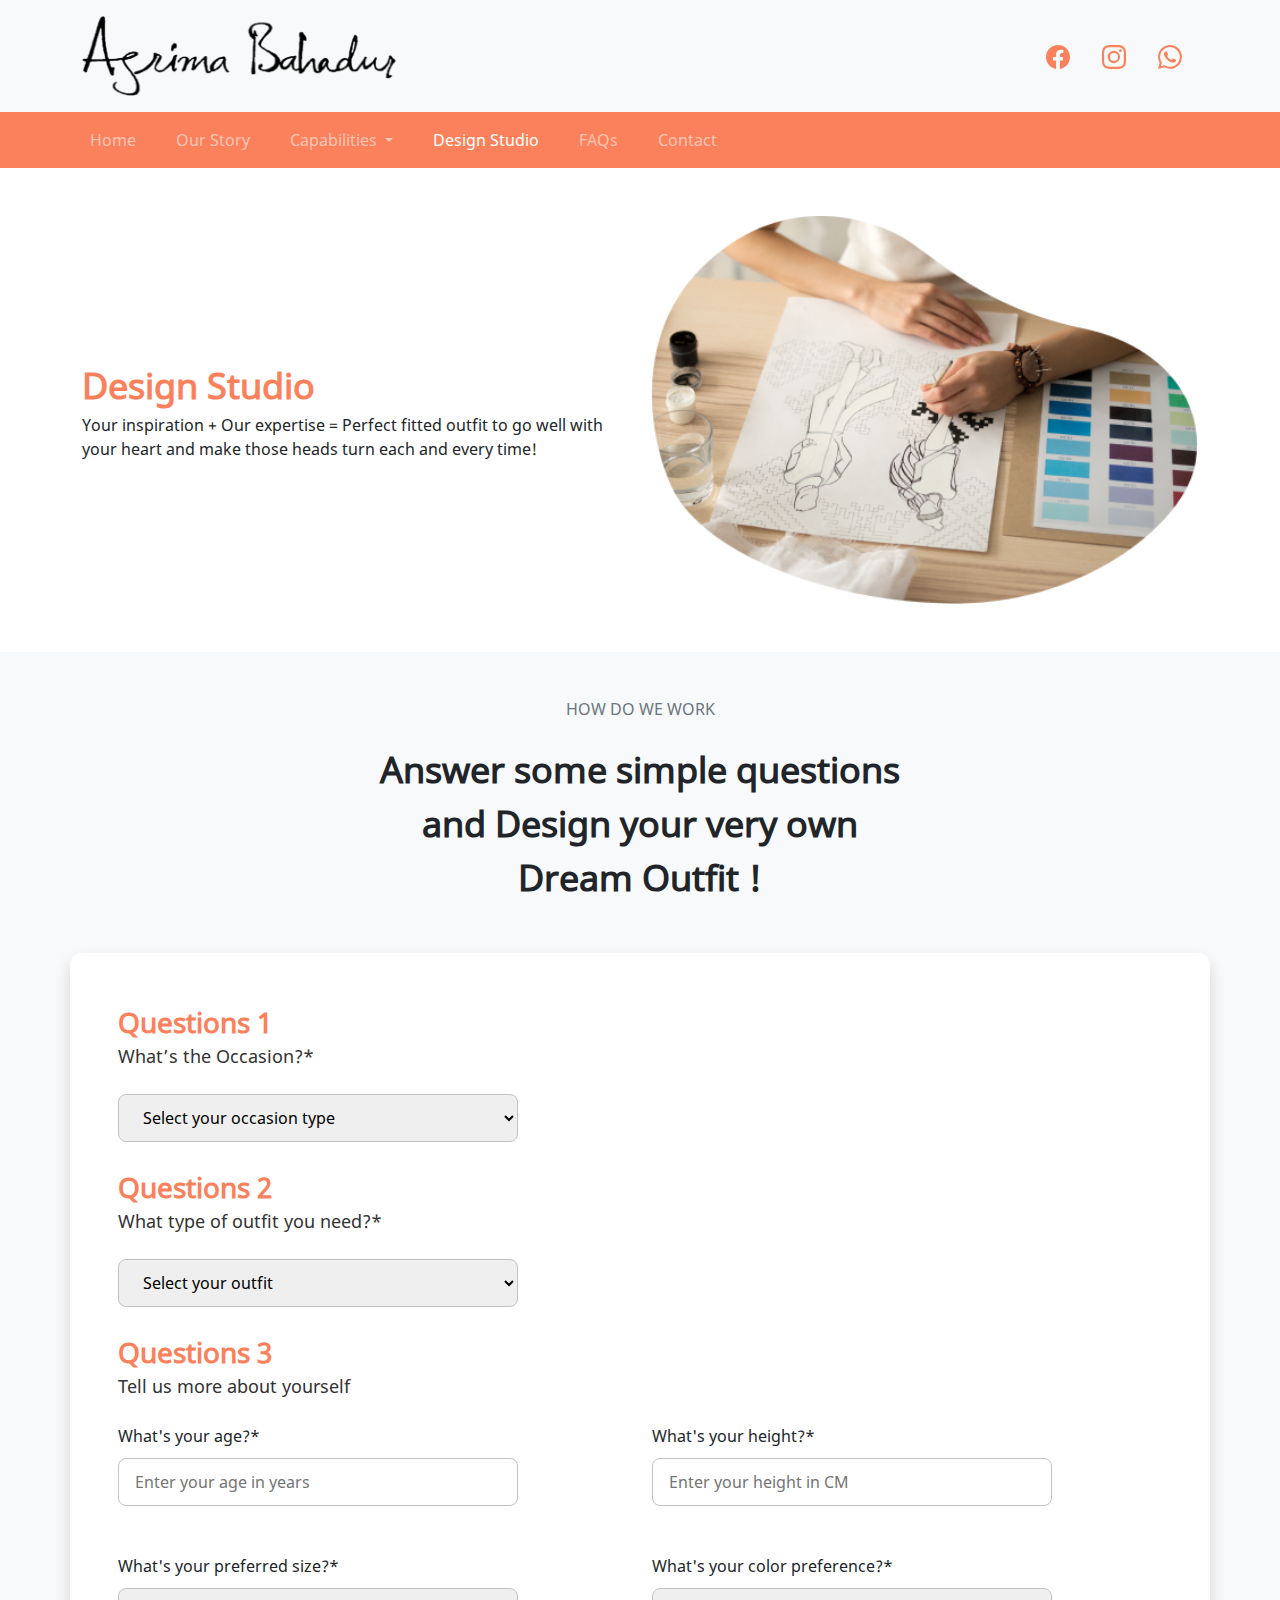
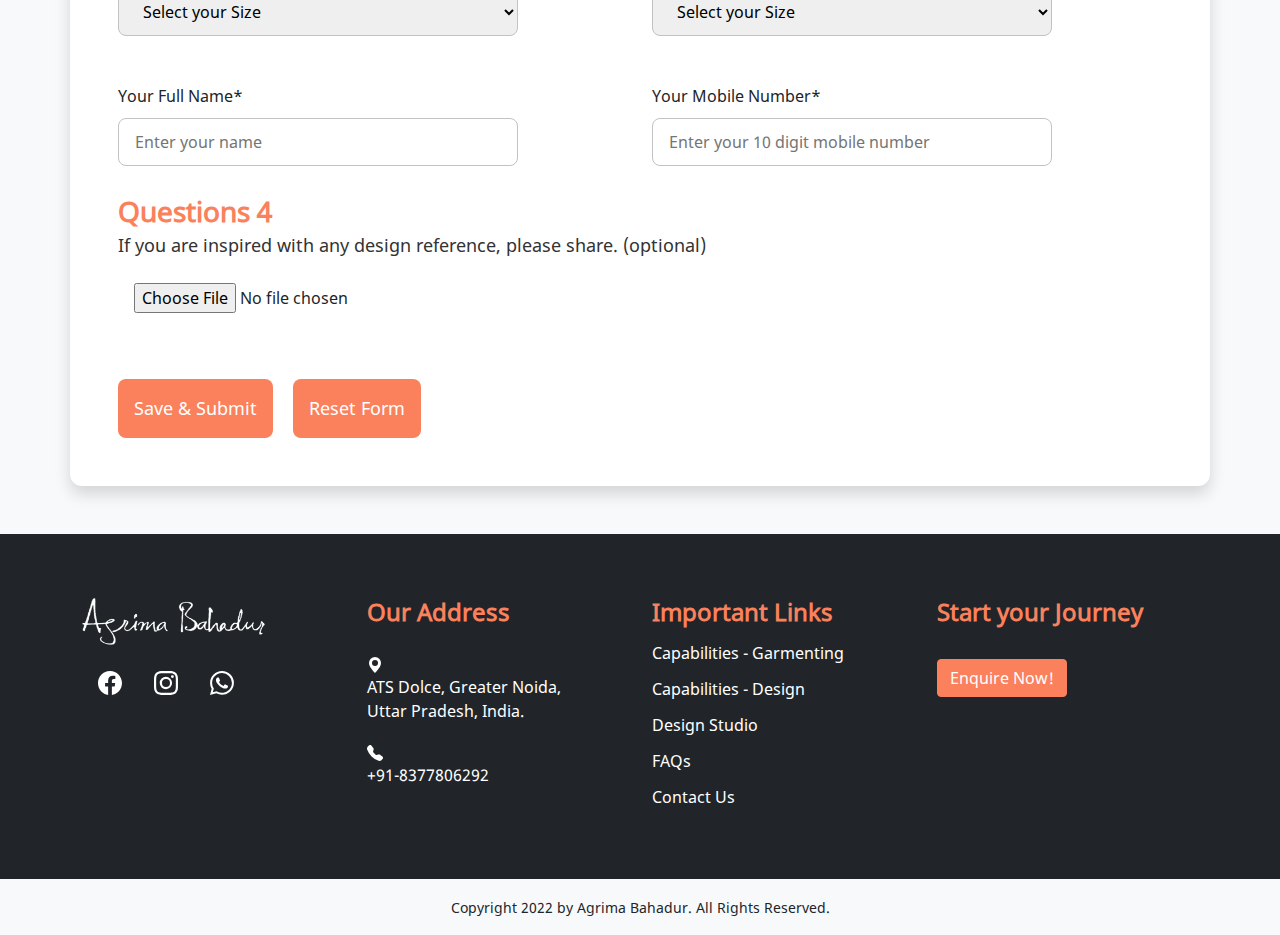
==== design-studio.html @ b6692d6b "Add files via upload" ====
<!DOCTYPE html>

<head>
    <title>Agrima Bahadur: Design Studio</title>
    <link href="css/bootstrap.min.css" rel="stylesheet">
    <link href="css/style.css" rel="stylesheet">
    <link rel="stylesheet" href="https://cdn.jsdelivr.net/npm/bootstrap-icons@1.8.0/font/bootstrap-icons.css">
    <link rel="stylesheet" href="https://cdnjs.cloudflare.com/ajax/libs/font-awesome/4.7.0/css/font-awesome.min.css">
    <link rel="icon" type="image/x-icon" href="images/favicon.png">
    <script src="js/bootstrap.bundle.min.js"></script>
</head>

<body>

    <div class="container-fluid p-3 bg-light text-white text-center">
        <div class="container-md">
            <header>
                <div class="d-flex flex-wrap align-items-center justify-content-center justify-content-lg-start">
                    <a href="index.html"
                        class="d-flex align-items-center my-2 my-lg-0 me-lg-auto text-white text-decoration-none">
                        <img src="images/logo.png" height="80" style="outline: none;" />
                    </a>
                    <ul class="nav col-12 col-lg-auto my-2 justify-content-center my-md-0 text-small">
                        <li>
                            <a href="#" class="nav-link social-media-header">
                                <svg xmlns="http://www.w3.org/2000/svg" width="24" height="24" fill="currentColor"
                                    class="bi bi-facebook" viewBox="0 0 16 16">
                                    <path
                                        d="M16 8.049c0-4.446-3.582-8.05-8-8.05C3.58 0-.002 3.603-.002 8.05c0 4.017 2.926 7.347 6.75 7.951v-5.625h-2.03V8.05H6.75V6.275c0-2.017 1.195-3.131 3.022-3.131.876 0 1.791.157 1.791.157v1.98h-1.009c-.993 0-1.303.621-1.303 1.258v1.51h2.218l-.354 2.326H9.25V16c3.824-.604 6.75-3.934 6.75-7.951z" />
                                </svg>
                            </a>
                        </li>
                        <li>
                            <a href="#" class="nav-link social-media-header">
                                <svg xmlns="http://www.w3.org/2000/svg" width="24" height="24" fill="currentColor"
                                    class="bi bi-instagram" viewBox="0 0 16 16">
                                    <path
                                        d="M8 0C5.829 0 5.556.01 4.703.048 3.85.088 3.269.222 2.76.42a3.917 3.917 0 0 0-1.417.923A3.927 3.927 0 0 0 .42 2.76C.222 3.268.087 3.85.048 4.7.01 5.555 0 5.827 0 8.001c0 2.172.01 2.444.048 3.297.04.852.174 1.433.372 1.942.205.526.478.972.923 1.417.444.445.89.719 1.416.923.51.198 1.09.333 1.942.372C5.555 15.99 5.827 16 8 16s2.444-.01 3.298-.048c.851-.04 1.434-.174 1.943-.372a3.916 3.916 0 0 0 1.416-.923c.445-.445.718-.891.923-1.417.197-.509.332-1.09.372-1.942C15.99 10.445 16 10.173 16 8s-.01-2.445-.048-3.299c-.04-.851-.175-1.433-.372-1.941a3.926 3.926 0 0 0-.923-1.417A3.911 3.911 0 0 0 13.24.42c-.51-.198-1.092-.333-1.943-.372C10.443.01 10.172 0 7.998 0h.003zm-.717 1.442h.718c2.136 0 2.389.007 3.232.046.78.035 1.204.166 1.486.275.373.145.64.319.92.599.28.28.453.546.598.92.11.281.24.705.275 1.485.039.843.047 1.096.047 3.231s-.008 2.389-.047 3.232c-.035.78-.166 1.203-.275 1.485a2.47 2.47 0 0 1-.599.919c-.28.28-.546.453-.92.598-.28.11-.704.24-1.485.276-.843.038-1.096.047-3.232.047s-2.39-.009-3.233-.047c-.78-.036-1.203-.166-1.485-.276a2.478 2.478 0 0 1-.92-.598 2.48 2.48 0 0 1-.6-.92c-.109-.281-.24-.705-.275-1.485-.038-.843-.046-1.096-.046-3.233 0-2.136.008-2.388.046-3.231.036-.78.166-1.204.276-1.486.145-.373.319-.64.599-.92.28-.28.546-.453.92-.598.282-.11.705-.24 1.485-.276.738-.034 1.024-.044 2.515-.045v.002zm4.988 1.328a.96.96 0 1 0 0 1.92.96.96 0 0 0 0-1.92zm-4.27 1.122a4.109 4.109 0 1 0 0 8.217 4.109 4.109 0 0 0 0-8.217zm0 1.441a2.667 2.667 0 1 1 0 5.334 2.667 2.667 0 0 1 0-5.334z" />
                                </svg>
                            </a>
                        </li>
                        <li>
                            <a href="#" class="nav-link social-media-header">
                                <svg xmlns="http://www.w3.org/2000/svg" width="24" height="24" fill="currentColor"
                                    class="bi bi-whatsapp" viewBox="0 0 16 16">
                                    <path
                                        d="M13.601 2.326A7.854 7.854 0 0 0 7.994 0C3.627 0 .068 3.558.064 7.926c0 1.399.366 2.76 1.057 3.965L0 16l4.204-1.102a7.933 7.933 0 0 0 3.79.965h.004c4.368 0 7.926-3.558 7.93-7.93A7.898 7.898 0 0 0 13.6 2.326zM7.994 14.521a6.573 6.573 0 0 1-3.356-.92l-.24-.144-2.494.654.666-2.433-.156-.251a6.56 6.56 0 0 1-1.007-3.505c0-3.626 2.957-6.584 6.591-6.584a6.56 6.56 0 0 1 4.66 1.931 6.557 6.557 0 0 1 1.928 4.66c-.004 3.639-2.961 6.592-6.592 6.592zm3.615-4.934c-.197-.099-1.17-.578-1.353-.646-.182-.065-.315-.099-.445.099-.133.197-.513.646-.627.775-.114.133-.232.148-.43.05-.197-.1-.836-.308-1.592-.985-.59-.525-.985-1.175-1.103-1.372-.114-.198-.011-.304.088-.403.087-.088.197-.232.296-.346.1-.114.133-.198.198-.33.065-.134.034-.248-.015-.347-.05-.099-.445-1.076-.612-1.47-.16-.389-.323-.335-.445-.34-.114-.007-.247-.007-.38-.007a.729.729 0 0 0-.529.247c-.182.198-.691.677-.691 1.654 0 .977.71 1.916.81 2.049.098.133 1.394 2.132 3.383 2.992.47.205.84.326 1.129.418.475.152.904.129 1.246.08.38-.058 1.171-.48 1.338-.943.164-.464.164-.86.114-.943-.049-.084-.182-.133-.38-.232z" />
                                </svg>
                            </a>
                        </li>

                    </ul>
                </div>
            </header>
        </div>

    </div>


    <nav class="navbar navbar-expand-lg navbar-dark nav-bg">
        <div class="container-md">
            <button class="navbar-toggler" type="button" data-bs-toggle="collapse"
                data-bs-target="#navbarSupportedContent" aria-controls="navbarSupportedContent" aria-expanded="false"
                aria-label="Toggle navigation">
                <span class="navbar-toggler-icon"></span>
            </button>
            <div class="collapse navbar-collapse" id="navbarSupportedContent">
                <ul class="navbar-nav me-auto mb-2 mb-lg-0">
                    <li class="nav-item me-4"><a class="nav-link" aria-current="page" href="index.html">Home</a></li>
                    <li class="nav-item me-4"><a class="nav-link" href="story.html">Our Story</a></li>
                    <li class="nav-item dropdown me-4">
                        <a class="nav-link dropdown-toggle" href="#" id="navbarDropdown" role="button"
                            data-bs-toggle="dropdown" aria-expanded="false">
                            Capabilities
                        </a>
                        <ul class="dropdown-menu" aria-labelledby="navbarDropdown">
                            <li><a class="dropdown-item" href="garmenting.html">Garmenting</a></li>
                            <li><a class="dropdown-item" href="design.html">Design</a></li>
                        </ul>
                    </li>
                    <li class="nav-item me-4"><a class="nav-link active" href="design-studio.html">Design Studio</a>
                    </li>
                    <li class="nav-item me-4"><a class="nav-link" href="faq.html">FAQs</a></li>
                    <li class="nav-item me-4"><a class="nav-link" href="contact.html">Contact</a></li>
                </ul>
            </div>
        </div>
    </nav>

    <div class="container-fluid pt-5 pb-5">
        <div class="container-md">
            <div class="row align-items-center">
                <div class="col-md-6">
                    <div class="banner-heading">
                        Design Studio
                    </div>
                    <div class="banner-desc">Your inspiration + Our expertise = Perfect fitted outfit to go well with
                        your heart and make those heads turn each and every time!</div>
                </div>
                <div class="col-md-6">
                    <img src="images/design-studio-banner.png" class="w-100" />
                </div>
            </div>
        </div>

    </div>

    <div class="container-fluid pt-5 pb-5 bg-light">
        <div class="container-md text-center">

            <h6 class="text-uppercase text-muted">How do we work</h6>
            <div class="mt-4 section-head col-6 me-auto ms-auto mb-5">Answer some simple questions and Design your very
                own Dream Outfit !</div>
            <div class="row text-start bg-white shadow border-radius">
                <div class="col-12 p-5">
                    <div class="form-head">
                        Questions 1
                    </div>
                    <div class="form-content mb-4">What’s the Occasion?*</div>
                    <div class="form-feild">
                        <select>
                            <option>Select your occasion type</option>
                            <option>Wedding</option>
                            <option>Birthday party or get together</option>
                            <option>Engagement or Reception</option>
                            <option>Festival or Small Event</option>
                            <option>Cocktail</option>
                            <option>Other</option>
                        </select>
                    </div>
                    <div class="form-head mt-4">
                        Questions 2
                    </div>
                    <div class="form-content mb-4">What type of outfit you need?*</div>
                    <div class="form-feild">
                        <select>
                            <option>Select your outfit</option>
                            <option>Blouse or top</option>
                            <option>Dress</option>
                            <option>Gown</option>
                            <option>Saree</option>
                            <option>Lehenga</option>
                            <option>Suit or Anarkali</option>
                            <option>Not decided?</option>
                        </select>
                    </div>
                    <div class="form-head mt-4">
                        Questions 3
                    </div>
                    <div class="form-content mb-4">Tell us more about yourself</div>
                    <div class="row">
                        <div class="col-6">
                            <div class="form-feild">
                                <label for="age">What's your age?*</label>
                                <input placeholder="Enter your age in years" id="age" type="text" />
                            </div>
                        </div>
                        <div class="col-6">
                            <div class="form-feild">
                                <label for="height">What's your height?*</label>
                                <input placeholder="Enter your height in CM" id="height" type="text" />
                            </div>
                        </div>

                    </div>

                    <div class="row mt-5">
                        <div class="col-6">
                            <div class="form-feild">
                                <label for="size">What's your preferred size?*</label>
                                <select id="size">
                                    <option>Select your Size</option>
                                    <option>XS</option>
                                    <option>S</option>
                                    <option>M</option>
                                    <option>L</option>
                                    <option>XL</option>
                                    <option>XXL</option>
                                    <option>XXXL</option>
                                </select>
                            </div>
                        </div>
                        <div class="col-6">
                            <div class="form-feild">
                                <label for="color">What's your color preference?*</label>
                                <select id="size">
                                    <option>Select your Size</option>
                                    <option>White</option>
                                    <option>Black</option>
                                    <option>Yellow</option>
                                    <option>Red</option>
                                    <option>Pink</option>
                                    <option>Orange</option>
                                    <option>Blue</option>
                                    <option>Green</option>
                                    <option>Brown</option>
                                    <option>Purple</option>
                                    <option>Grey</option>
                                    <option>Peach</option>
                                    <option>Other</option>
                                </select>
                            </div>
                        </div>

                    </div>

                    <div class="row mt-5">
                        <div class="col-6">
                            <div class="form-feild">
                                <label for="name">Your Full Name*</label>
                                <input placeholder="Enter your name" id="name" type="text" />
                            </div>
                        </div>
                        <div class="col-6">
                            <div class="form-feild">
                                <label for="mobile">Your Mobile Number*</label>
                                <input placeholder="Enter your 10 digit mobile number" id="mobile" type="text" />
                            </div>
                        </div>

                    </div>

                    <div class="form-head mt-4">
                        Questions 4
                    </div>
                    <div class="form-content mb-4">If you are inspired with any design reference, please share.
                        (optional)</div>
                    <div class="form-feild">
                        <input type="file">
                    </div>
                    <div class="submitContainer mt-5">
                        <input type="submit" class="submit" value="Save & Submit">
                        <input type="reset" class="reset" value="Reset Form">
                    </div>
                   
                </div>

            </div>

        </div>
    </div>




    <!--Start of footer container-->
    <div class="container-fluid p-6 bg-dark">
        <div class="container-md">
            <div class="row">
                <div class="col-lg-3 col-sm-12">
                    <div class="footer-logo">
                        <img src="images/white-logo.png" />
                    </div>
                    <div class="socialMedia mt-3">
                        <ul class="nav col-12 col-lg-auto my-2 my-md-0 text-small">
                            <li>
                                <a href="#" class="nav-link social-media-footer">
                                    <svg xmlns="http://www.w3.org/2000/svg" width="24" height="24" fill="currentColor"
                                        class="bi bi-facebook" viewBox="0 0 16 16">
                                        <path
                                            d="M16 8.049c0-4.446-3.582-8.05-8-8.05C3.58 0-.002 3.603-.002 8.05c0 4.017 2.926 7.347 6.75 7.951v-5.625h-2.03V8.05H6.75V6.275c0-2.017 1.195-3.131 3.022-3.131.876 0 1.791.157 1.791.157v1.98h-1.009c-.993 0-1.303.621-1.303 1.258v1.51h2.218l-.354 2.326H9.25V16c3.824-.604 6.75-3.934 6.75-7.951z" />
                                    </svg>
                                </a>
                            </li>
                            <li>
                                <a href="#" class="nav-link social-media-footer">
                                    <svg xmlns="http://www.w3.org/2000/svg" width="24" height="24" fill="currentColor"
                                        class="bi bi-instagram" viewBox="0 0 16 16">
                                        <path
                                            d="M8 0C5.829 0 5.556.01 4.703.048 3.85.088 3.269.222 2.76.42a3.917 3.917 0 0 0-1.417.923A3.927 3.927 0 0 0 .42 2.76C.222 3.268.087 3.85.048 4.7.01 5.555 0 5.827 0 8.001c0 2.172.01 2.444.048 3.297.04.852.174 1.433.372 1.942.205.526.478.972.923 1.417.444.445.89.719 1.416.923.51.198 1.09.333 1.942.372C5.555 15.99 5.827 16 8 16s2.444-.01 3.298-.048c.851-.04 1.434-.174 1.943-.372a3.916 3.916 0 0 0 1.416-.923c.445-.445.718-.891.923-1.417.197-.509.332-1.09.372-1.942C15.99 10.445 16 10.173 16 8s-.01-2.445-.048-3.299c-.04-.851-.175-1.433-.372-1.941a3.926 3.926 0 0 0-.923-1.417A3.911 3.911 0 0 0 13.24.42c-.51-.198-1.092-.333-1.943-.372C10.443.01 10.172 0 7.998 0h.003zm-.717 1.442h.718c2.136 0 2.389.007 3.232.046.78.035 1.204.166 1.486.275.373.145.64.319.92.599.28.28.453.546.598.92.11.281.24.705.275 1.485.039.843.047 1.096.047 3.231s-.008 2.389-.047 3.232c-.035.78-.166 1.203-.275 1.485a2.47 2.47 0 0 1-.599.919c-.28.28-.546.453-.92.598-.28.11-.704.24-1.485.276-.843.038-1.096.047-3.232.047s-2.39-.009-3.233-.047c-.78-.036-1.203-.166-1.485-.276a2.478 2.478 0 0 1-.92-.598 2.48 2.48 0 0 1-.6-.92c-.109-.281-.24-.705-.275-1.485-.038-.843-.046-1.096-.046-3.233 0-2.136.008-2.388.046-3.231.036-.78.166-1.204.276-1.486.145-.373.319-.64.599-.92.28-.28.546-.453.92-.598.282-.11.705-.24 1.485-.276.738-.034 1.024-.044 2.515-.045v.002zm4.988 1.328a.96.96 0 1 0 0 1.92.96.96 0 0 0 0-1.92zm-4.27 1.122a4.109 4.109 0 1 0 0 8.217 4.109 4.109 0 0 0 0-8.217zm0 1.441a2.667 2.667 0 1 1 0 5.334 2.667 2.667 0 0 1 0-5.334z" />
                                    </svg>
                                </a>
                            </li>
                            <li>
                                <a href="#" class="nav-link social-media-footer">
                                    <svg xmlns="http://www.w3.org/2000/svg" width="24" height="24" fill="currentColor"
                                        class="bi bi-whatsapp" viewBox="0 0 16 16">
                                        <path
                                            d="M13.601 2.326A7.854 7.854 0 0 0 7.994 0C3.627 0 .068 3.558.064 7.926c0 1.399.366 2.76 1.057 3.965L0 16l4.204-1.102a7.933 7.933 0 0 0 3.79.965h.004c4.368 0 7.926-3.558 7.93-7.93A7.898 7.898 0 0 0 13.6 2.326zM7.994 14.521a6.573 6.573 0 0 1-3.356-.92l-.24-.144-2.494.654.666-2.433-.156-.251a6.56 6.56 0 0 1-1.007-3.505c0-3.626 2.957-6.584 6.591-6.584a6.56 6.56 0 0 1 4.66 1.931 6.557 6.557 0 0 1 1.928 4.66c-.004 3.639-2.961 6.592-6.592 6.592zm3.615-4.934c-.197-.099-1.17-.578-1.353-.646-.182-.065-.315-.099-.445.099-.133.197-.513.646-.627.775-.114.133-.232.148-.43.05-.197-.1-.836-.308-1.592-.985-.59-.525-.985-1.175-1.103-1.372-.114-.198-.011-.304.088-.403.087-.088.197-.232.296-.346.1-.114.133-.198.198-.33.065-.134.034-.248-.015-.347-.05-.099-.445-1.076-.612-1.47-.16-.389-.323-.335-.445-.34-.114-.007-.247-.007-.38-.007a.729.729 0 0 0-.529.247c-.182.198-.691.677-.691 1.654 0 .977.71 1.916.81 2.049.098.133 1.394 2.132 3.383 2.992.47.205.84.326 1.129.418.475.152.904.129 1.246.08.38-.058 1.171-.48 1.338-.943.164-.464.164-.86.114-.943-.049-.084-.182-.133-.38-.232z" />
                                    </svg>
                                </a>
                            </li>
                        </ul>
                    </div>
                </div>
                <div class="col-lg-3 col-sm-12 address">
                    <h4>Our Address</h4>
                    <address class="mt-4">
                        <div class="row">
                            <div class="col-2 col-sm-1">
                                <svg xmlns="http://www.w3.org/2000/svg" width="16" height="16" fill="currentColor"
                                    class="bi bi-geo-alt-fill" viewBox="0 0 16 16">
                                    <path
                                        d="M8 16s6-5.686 6-10A6 6 0 0 0 2 6c0 4.314 6 10 6 10zm0-7a3 3 0 1 1 0-6 3 3 0 0 1 0 6z" />
                                </svg>
                            </div>
                            <div class="col-10 col-sm-11"> ATS Dolce, Greater Noida,
                                Uttar Pradesh, India.
                            </div>
                        </div>

                        <div class="row mt-3">
                            <div class="col-2 col-sm-1">
                                <svg xmlns="http://www.w3.org/2000/svg" width="16" height="16" fill="currentColor"
                                    class="bi bi-telephone-fill" viewBox="0 0 16 16">
                                    <path fill-rule="evenodd"
                                        d="M1.885.511a1.745 1.745 0 0 1 2.61.163L6.29 2.98c.329.423.445.974.315 1.494l-.547 2.19a.678.678 0 0 0 .178.643l2.457 2.457a.678.678 0 0 0 .644.178l2.189-.547a1.745 1.745 0 0 1 1.494.315l2.306 1.794c.829.645.905 1.87.163 2.611l-1.034 1.034c-.74.74-1.846 1.065-2.877.702a18.634 18.634 0 0 1-7.01-4.42 18.634 18.634 0 0 1-4.42-7.009c-.362-1.03-.037-2.137.703-2.877L1.885.511z" />
                                </svg>
                            </div>
                            <div class="col-10 col-sm-11">+91-8377806292
                            </div>
                        </div>




                    </address>
                </div>
                <div class="col-lg-3 col-sm-12 important-links">
                    <h4>Important Links</h4>
                    <ul>
                        <li><a href="garmenting.html">Capabilities - Garmenting</a></li>
                        <li><a href="design.html">Capabilities - Design</a></li>
                        <li><a href="design-studio.html">Design Studio</a></li>
                        <li><a href="faq.html">FAQs</a></li>
                        <li><a href="contact.html">Contact Us</a></li>
                      </ul>
                </div>
                <div class="col-lg-3 col-sm-12 journey">
                    <h4>Start your Journey</h4>
                    <button type="button" class="btn btn-danger mt-4">Enquire Now!</button>
                </div>
            </div>
        </div>
    </div>
    <!--End Start of footer container-->
    <div class="container-fluid bg-light copyright text-center m-0 p-3">
        <span>Copyright 2022 by Agrima Bahadur. All Rights Reserved.</span>
    </div>

</body>

</html>
---- css/style.css ----
@font-face {
  font-family: nato sans;
  src: url(./Noto_Sans/NotoSans-Regular.ttf), url(./Noto_Sans/NotoSans-Italic.ttf), url(./Noto_Sans/NotoSans-Bold.ttf), url(./Noto_Sans/NotoSans-BoldItalic.ttf);
}

body {
  font-family: nato sans;
}

.nav-bg {
  background-color: #FA815B;
}

.social-media-header {
  color: #FA815B;
}

.social-media-header:hover {
  color: #333333;
}

.social-media-footer {
  color: #FFFFFF;
}

.social-media-footer:hover {
  color: #FA815B;
}

.section-head {
  font-size: 36px;
  font-weight: bold;
}

.section-subHead {
  font-size: 18px;
}

.section-desc {
  font-size: 18px;
  font-weight: normal;
}

.box-section:hover {
  background-color: #FA815B;
}

.box-section:hover .box-icons svg {
  color: #FFFFFF;
}

.box-section:hover .box-heading {
  color: #FFFFFF;
}

.box-section:hover .box-desc {
  color: #FFFFFF;
}

.box-section:hover .readMore a {
  color: #FFFFFF;
}

.box-section .box-heading {
  font-weight: bold;
  font-size: 24px;
  color: #FA815B;
}

.box-section .box-desc {
  color: black;
}

.box-section .box-icons svg {
  color: #FA815B;
}

.box-section .readMore {
  font-size: 14px;
}

.box-section .readMore a {
  color: #FA815B;
  text-decoration: underline;
}

.box-section .readMore a:hover {
  color: #FFFFFF;
  text-decoration: none;
}

.testi-bg {
  background: url("../images/testimonial.jpg") center bottom no-repeat;
}

.testi-content {
  background-color: #FAB89D;
  background-image: url("../images/quote.png");
  background-position: center center;
  background-repeat: no-repeat;
  background-size: 50%;
}

.testiCircle {
  height: 120px;
  width: 120px;
  background-color: #333333;
  border: 2px solid white;
}

.testiCircle img {
  border-radius: 100px;
}

.testimonial {
  font-size: 16px;
  line-height: 24px;
  color: black;
  min-height: 120px;
}

.testiName {
  font-size: 18px;
  font-weight: bold;
}

.testiLocation {
  font-size: 18px;
  font-weight: normal;
}

.capabilities {
  background-color: #F3F3F3;
}

.footer-logo img {
  width: 70%;
}

.address h4 {
  font-size: 24px;
  color: #FA815B;
  font-weight: bold;
}

.address address {
  color: #FFFFFF;
}

.important-links h4 {
  font-size: 24px;
  color: #FA815B;
  font-weight: bold;
}

.important-links ul {
  margin: 0;
  padding: 0;
}

.important-links ul li {
  list-style: none;
  line-height: 36px;
}

.important-links ul li a {
  color: #FFFFFF;
  text-decoration: none;
}

.important-links ul li a:hover {
  text-decoration: underline;
}

.journey h4 {
  font-size: 24px;
  color: #FA815B;
  font-weight: bold;
}

.journey .btn-danger {
  color: #FFFFFF;
  background-color: #FA815B;
  border-color: #FA815B;
}

.journey .btn-danger:hover {
  background-color: #cf4a22;
  border-color: #cf4a22;
}

.banner-heading {
  font-size: 36px;
  color: #FA815B;
  font-weight: bold;
}

.banner-heading .banner-desc {
  font-size: 18px;
  color: #333333;
}

.sketch {
  background: url("../images/sketch.png") no-repeat right center;
  background-size: auto 90%;
  border-top-right-radius: 12px;
  background-color: #EE632A;
}

.sketch .step1 {
  font-size: 200px;
  font-weight: bold;
  color: white;
  opacity: .6;
  line-height: 200px;
  display: inline-block;
}

.sketch .step1name {
  font-size: 50px;
  font-weight: bold;
  color: white;
  opacity: .6;
  display: inline-block;
}

.sneak {
  background: url("../images/sneak.png") no-repeat right center;
  background-size: auto 90%;
  border-top-right-radius: 12px;
  background-color: #B65C09;
}

.sneak .step2 {
  font-size: 200px;
  font-weight: bold;
  color: white;
  opacity: .6;
  line-height: 200px;
  display: inline-block;
}

.sneak .step2name {
  font-size: 50px;
  font-weight: bold;
  color: white;
  opacity: .6;
  display: inline-block;
}

.knock {
  background: url("../images/knock.png") no-repeat right center;
  background-size: auto 100%;
  border-top-right-radius: 12px;
  background-color: #E69371;
}

.knock .step3 {
  font-size: 200px;
  font-weight: bold;
  color: white;
  opacity: .6;
  line-height: 200px;
  display: inline-block;
}

.knock .step3name {
  font-size: 50px;
  font-weight: bold;
  color: white;
  opacity: .6;
  display: inline-block;
}

.bg-orange {
  background-color: #FAB89D;
}

.form-head {
  font-size: 28px;
  font-weight: bold;
  color: #FA815B;
}

.form-content {
  font-size: 18px;
  color: #333333;
}

.form-feild {
  height: 50px;
  display: inline;
}

.form-feild input[type="text"] {
  height: 48px;
  padding: 0 16px;
  -webkit-box-sizing: border-box;
          box-sizing: border-box;
  border-radius: 8px;
  border: 1px solid #C2C2C2;
  width: 400px;
  outline-color: #FA815B;
}

.form-feild input[type="file"] {
  height: 48px;
  padding: 0 16px;
  -webkit-box-sizing: border-box;
          box-sizing: border-box;
  border-radius: 8px;
  width: 400px;
}

.form-feild select {
  height: 48px;
  -webkit-box-sizing: border-box;
          box-sizing: border-box;
  border-radius: 8px;
  border: 1px solid #C2C2C2;
  width: 400px;
  padding: 0 20px;
  outline-color: #FA815B;
}

.form-feild label {
  clear: both;
  display: block;
  margin-bottom: 10px;
}

.submitContainer .submit, .submitContainer .reset {
  background-color: #FA815B;
  color: white;
  font-size: 18px;
  outline: none;
  border: none;
  border-radius: 8px;
  padding: 16px;
  margin-right: 16px;
}

.border-radius {
  border-radius: 12px;
}

.dropdown-menu li {
  padding: 16px 0;
  border-bottom: 1px solid #C2C2C2;
}

.dropdown-menu li a:hover {
  background-color: unset;
}

.dropdown-menu li:last-child {
  border-bottom: none;
}

.dropdown-menu li:hover {
  background-color: #FA815B;
  color: white;
}

.dropdown-menu li:hover a {
  color: white;
}

.copyright span {
  font-size: 13.75px;
}

.mt-6 {
  margin-top: 4rem !important;
}

.mt-7 {
  margin-top: 5rem !important;
}

.mt-8 {
  margin-top: 6rem !important;
}

.p-6 {
  padding: 4rem !important;
}

.pt-6 {
  padding-top: 4rem !important;
}

.pt-7 {
  padding-top: 5rem !important;
}

.pt-8 {
  padding-top: 6rem !important;
}

.pb-6 {
  padding-bottom: 4rem !important;
}

.pb-7 {
  padding-bottom: 5rem !important;
}

.pb-8 {
  padding-bottom: 6rem !important;
}

@media only screen and (max-width: 576px) {
  .testi-bg {
    min-height: 500px;
  }
}
/*# sourceMappingURL=style.css.map */
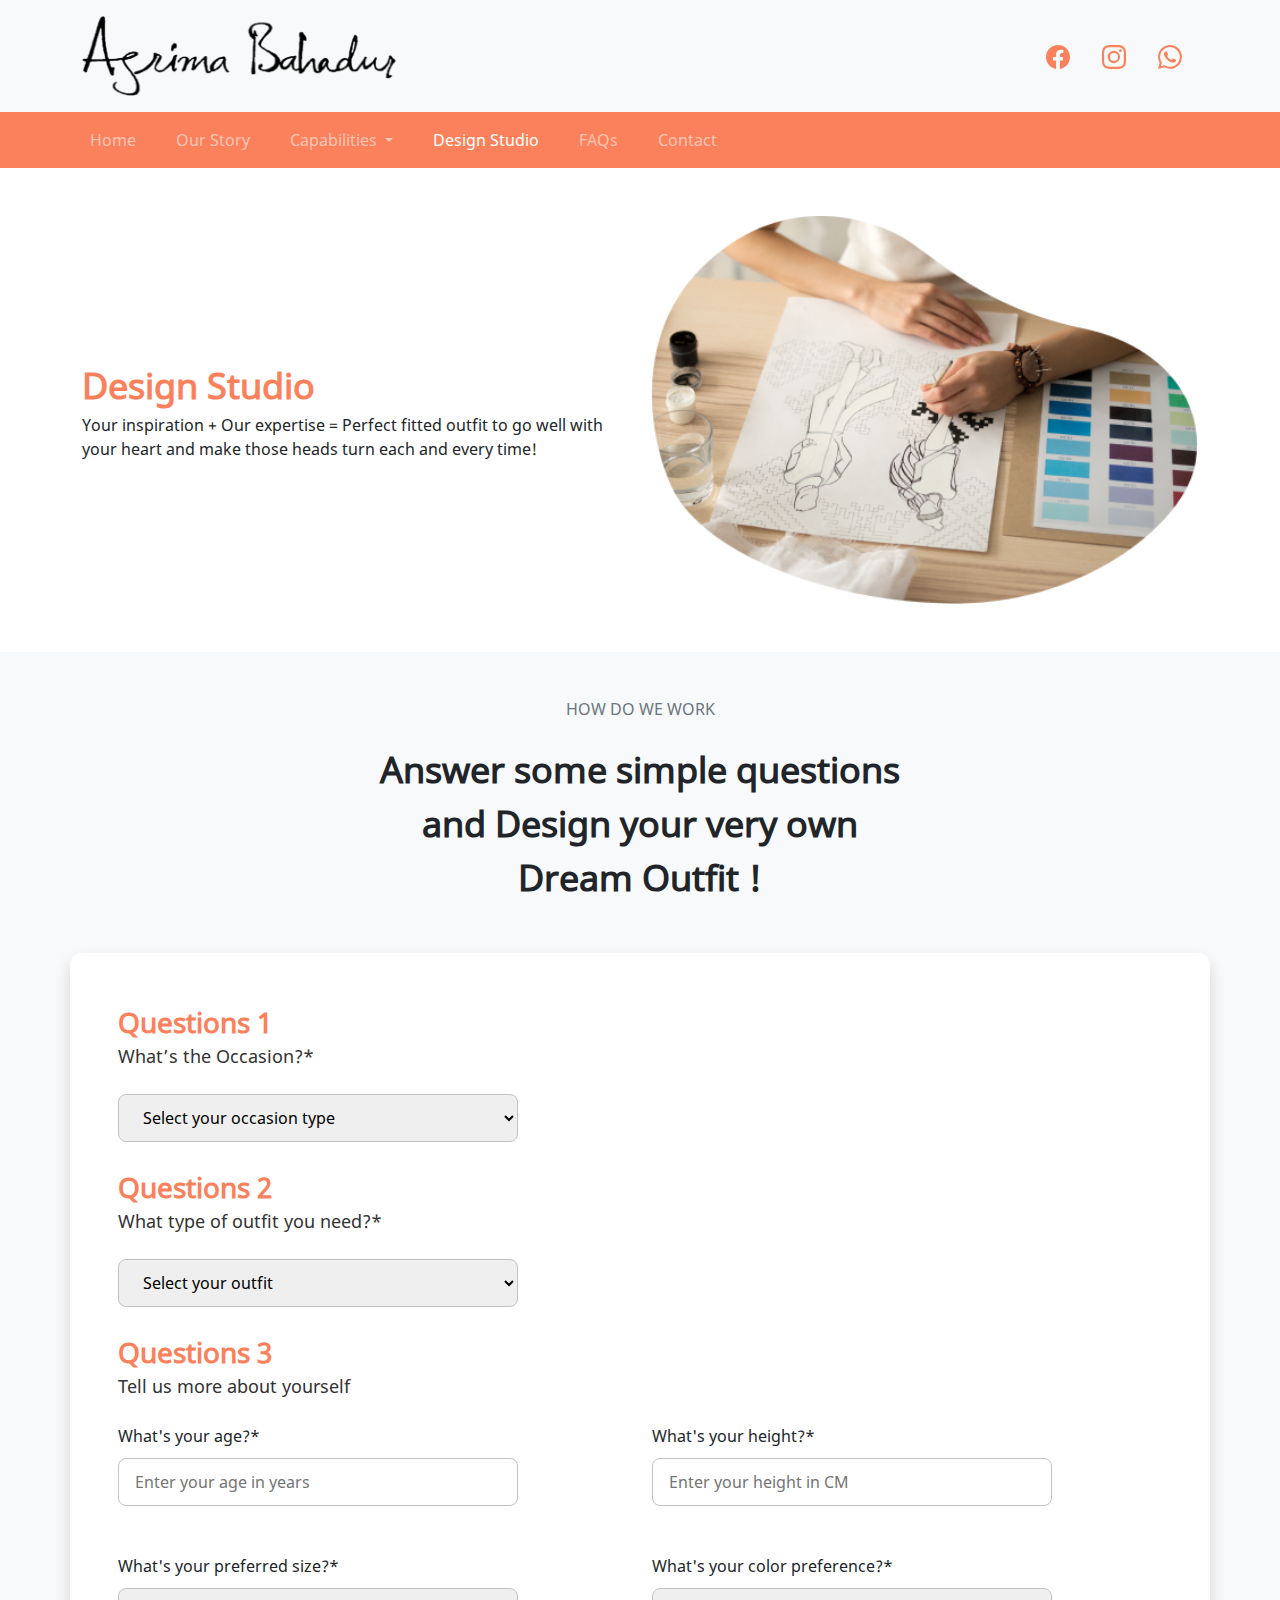
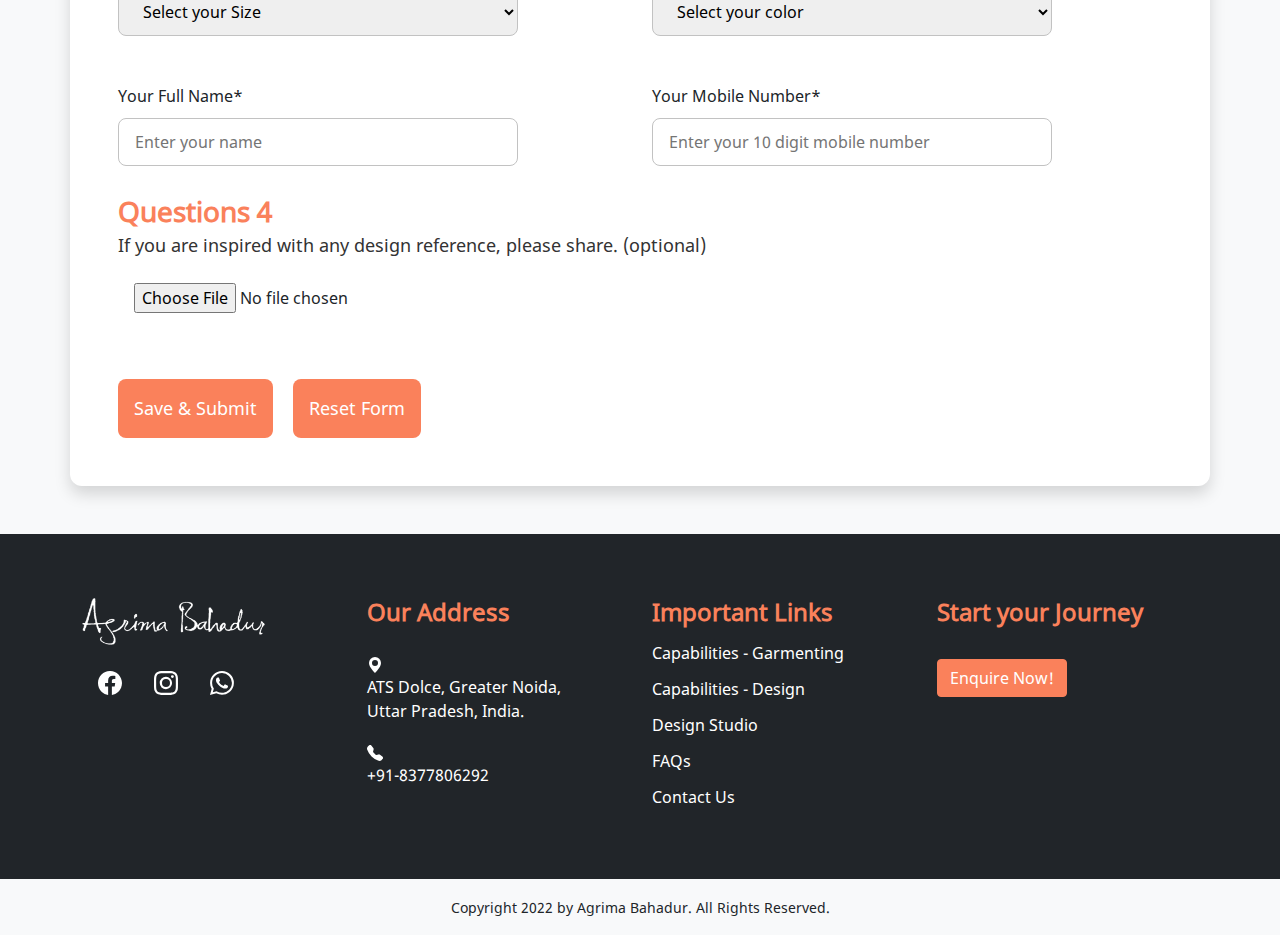
==== commit 21cab2ba: "Add files via upload" ====
--- a/design-studio.html
+++ b/design-studio.html
@@ -184,7 +184,7 @@
                             <div class="form-feild">
                                 <label for="color">What's your color preference?*</label>
                                 <select id="size">
-                                    <option>Select your Size</option>
+                                    <option>Select your color</option>
                                     <option>White</option>
                                     <option>Black</option>
                                     <option>Yellow</option>
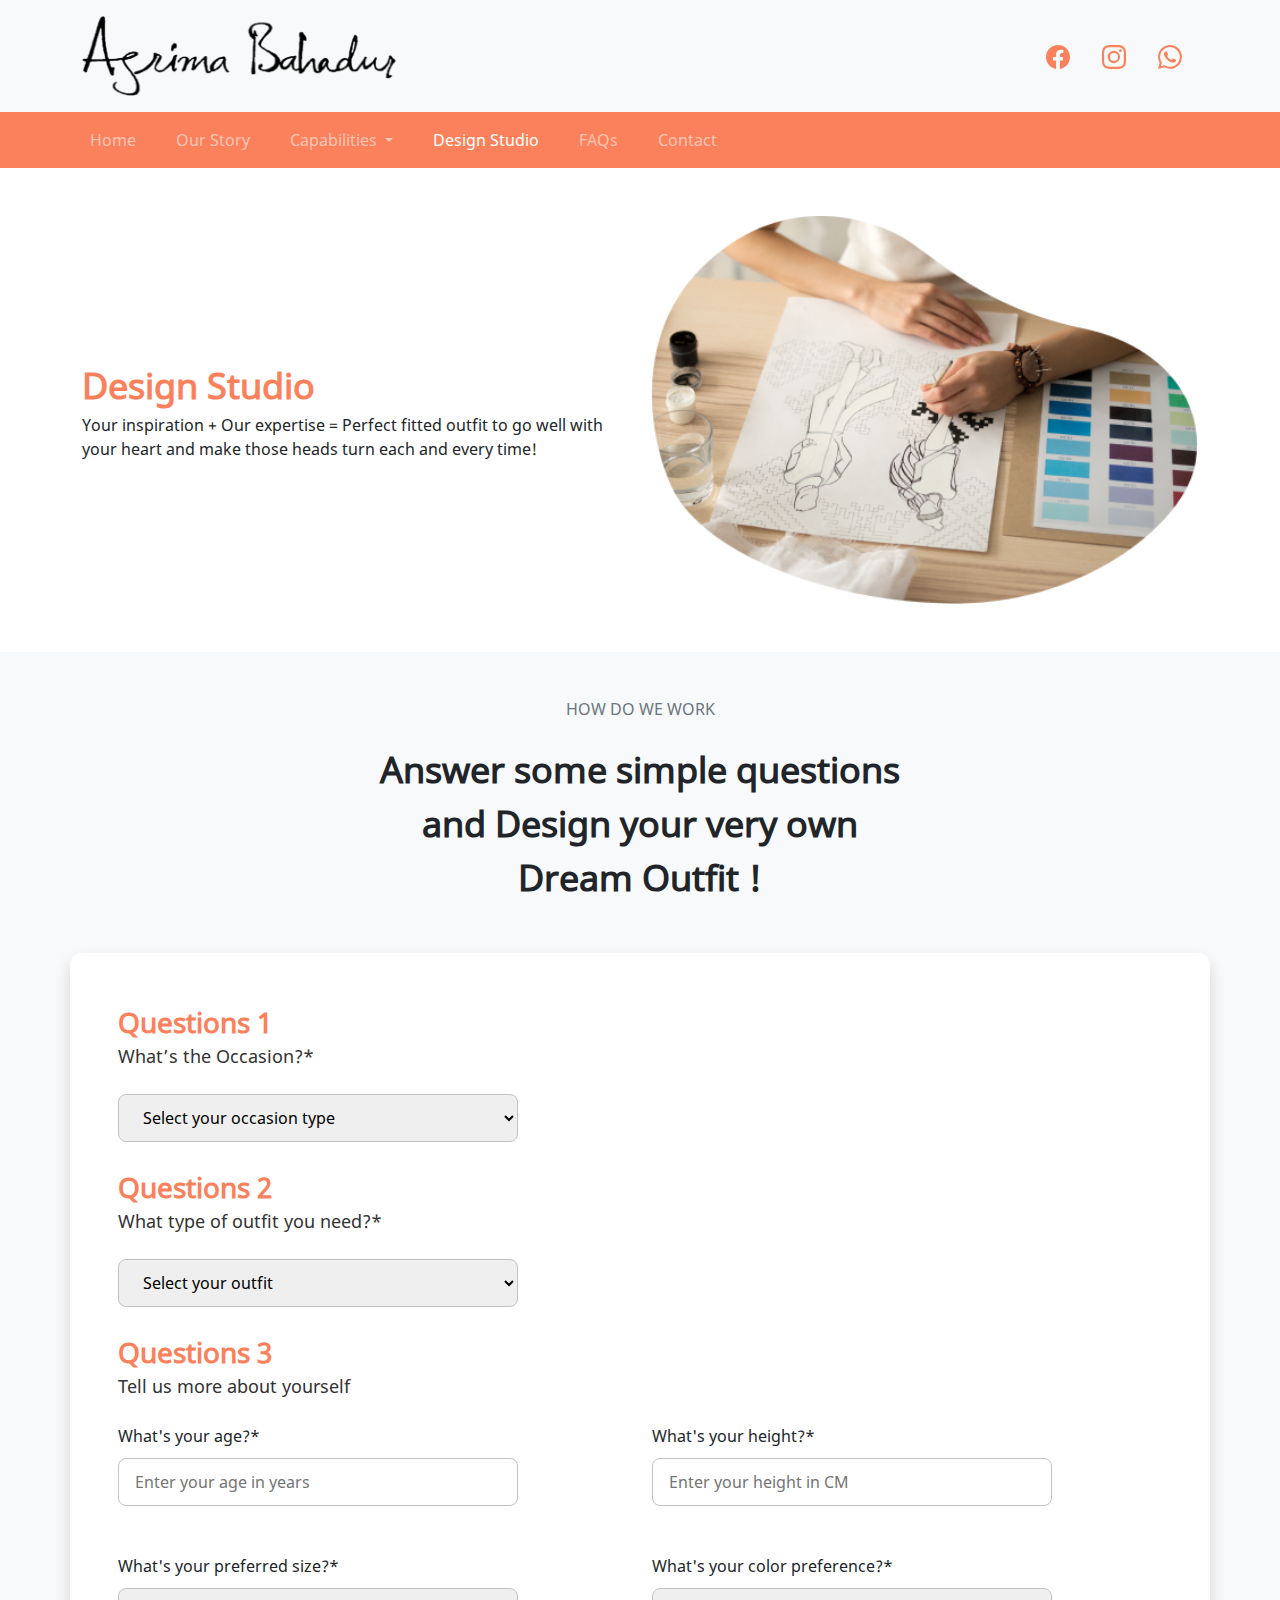
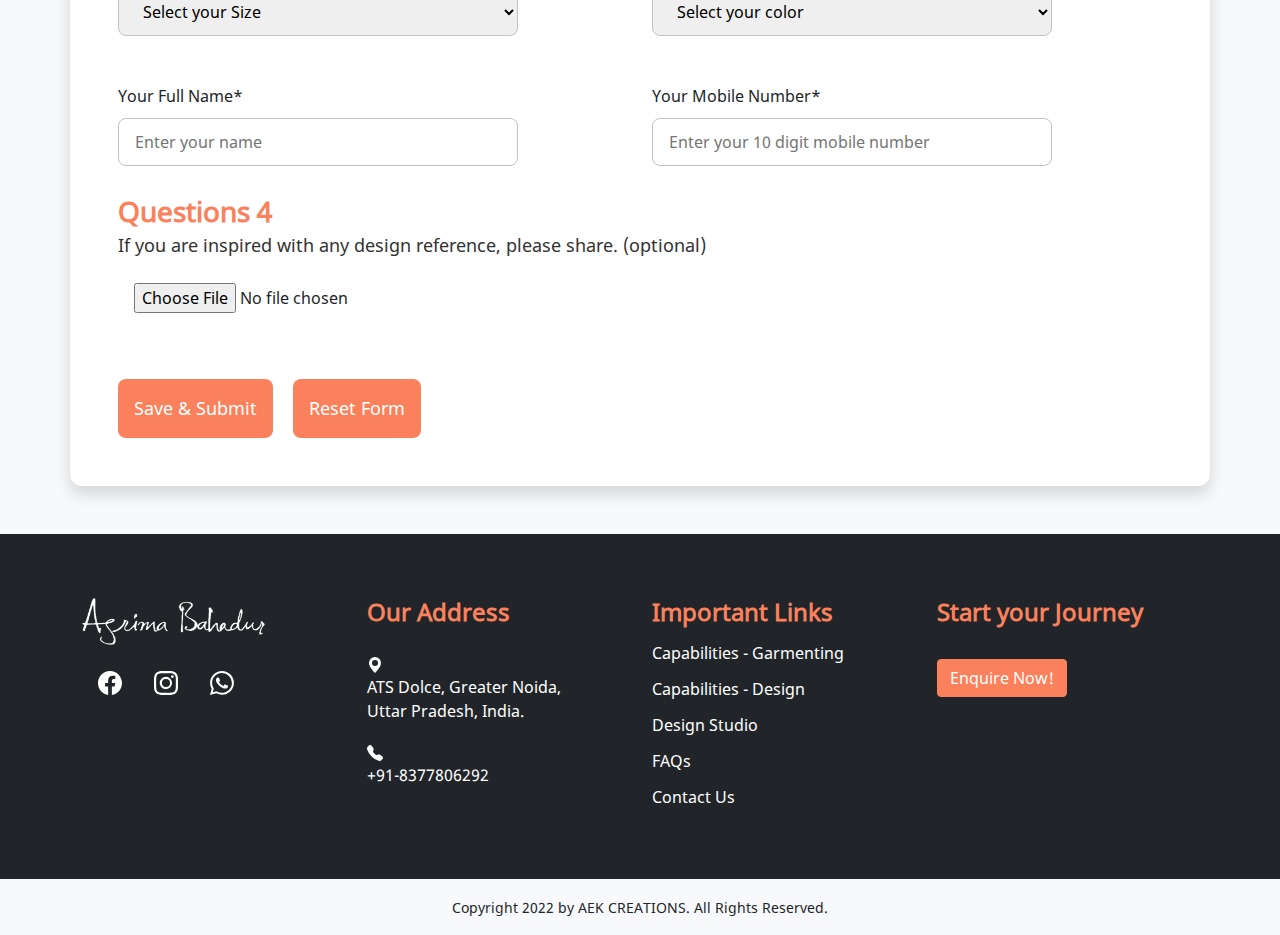
==== commit fc6d2fbb: "Add files via upload" ====
--- a/design-studio.html
+++ b/design-studio.html
@@ -335,7 +335,7 @@
     </div>
     <!--End Start of footer container-->
     <div class="container-fluid bg-light copyright text-center m-0 p-3">
-        <span>Copyright 2022 by Agrima Bahadur. All Rights Reserved.</span>
+        <span>Copyright 2022 by AEK CREATIONS. All Rights Reserved.</span>
     </div>
 
 </body>
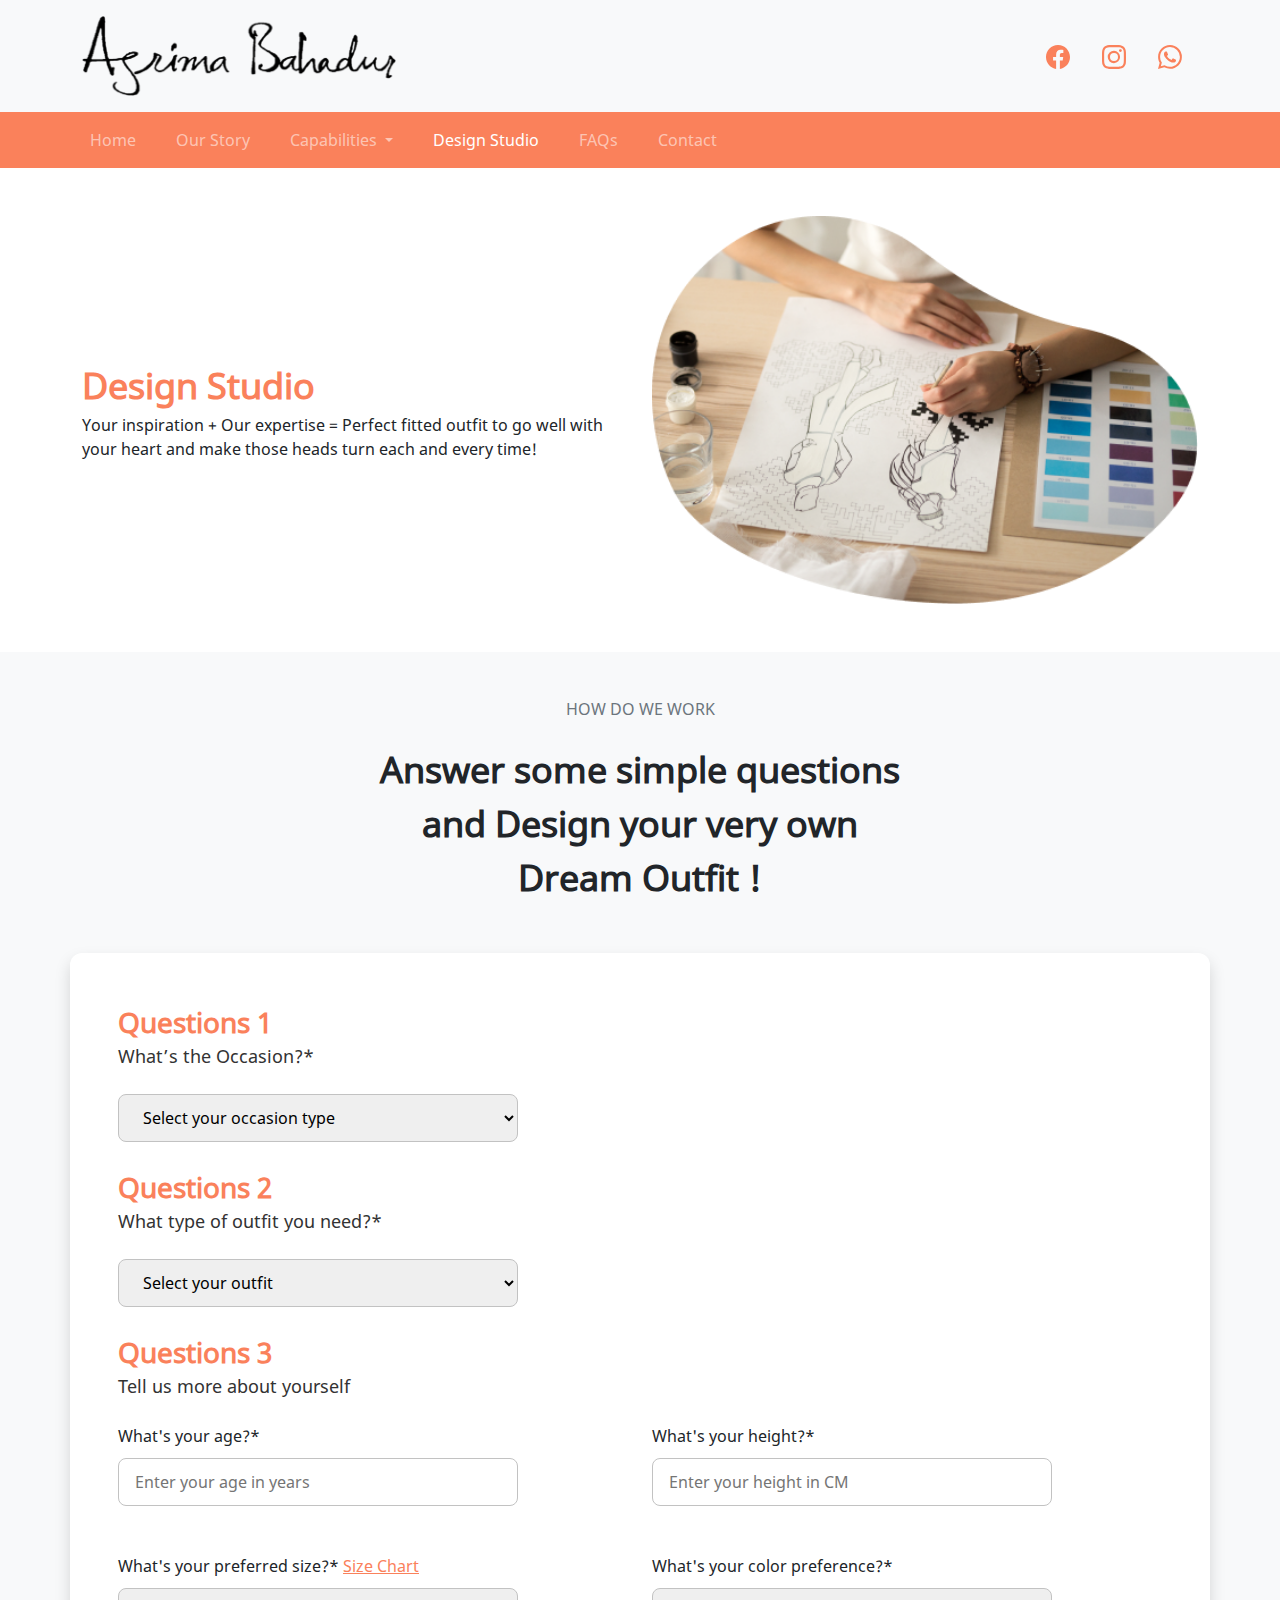
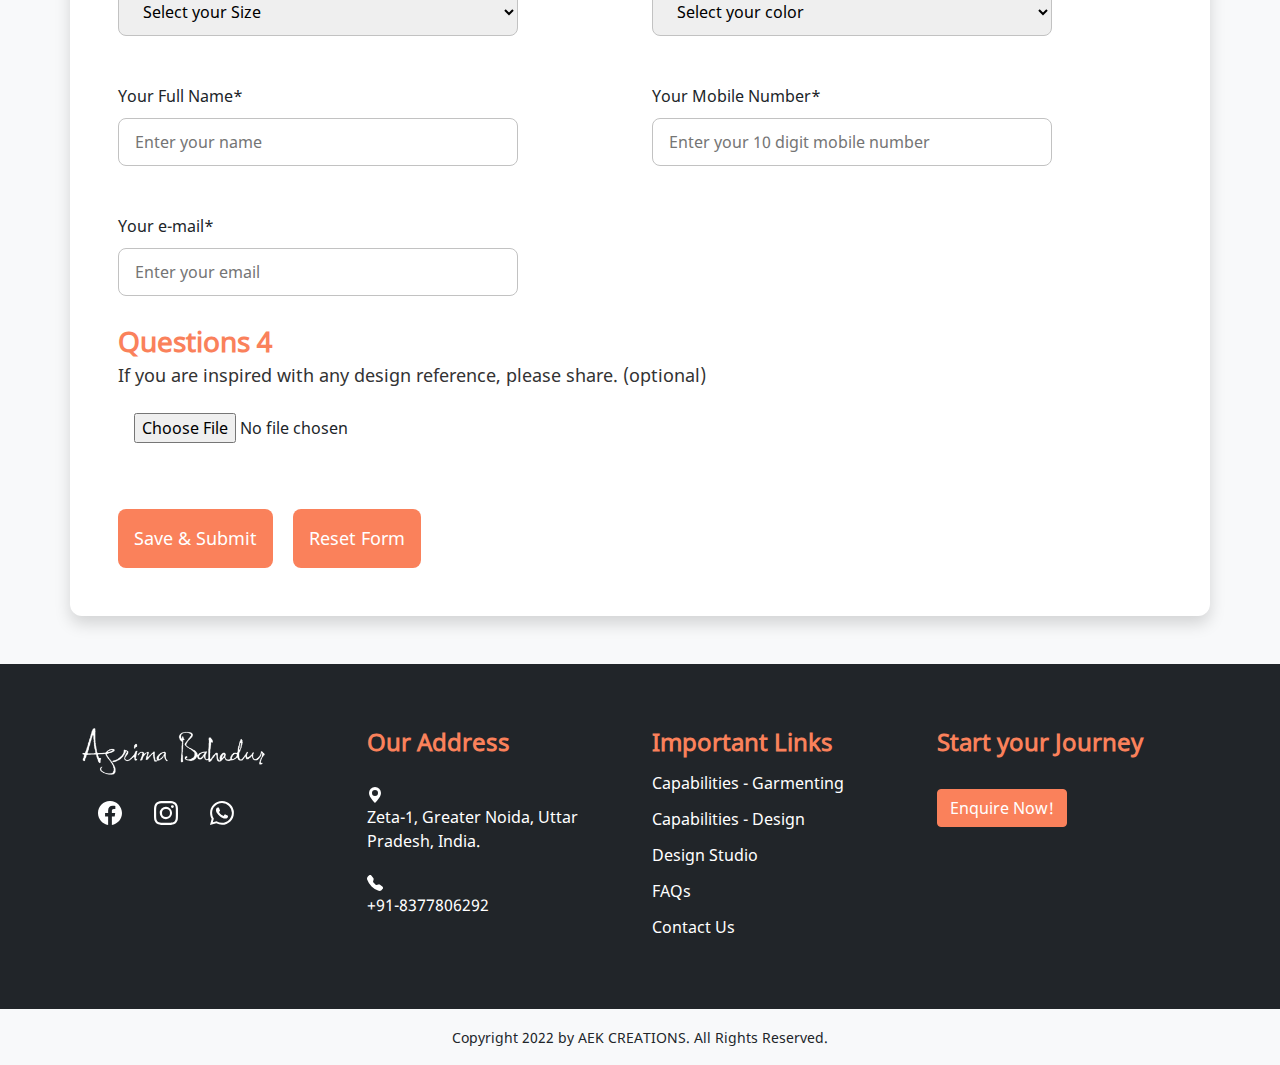
==== commit 19a58c63: "website changes" ====
--- a/design-studio.html
+++ b/design-studio.html
@@ -167,7 +167,25 @@
                     <div class="row mt-5">
                         <div class="col-6">
                             <div class="form-feild">
-                                <label for="size">What's your preferred size?*</label>
+                                <label for="size">What's your preferred size?* <a href="#" data-bs-toggle="modal"
+                                        data-bs-target="#sizeChart" class="chart">Size Chart</a></label>
+                                <!-- Modal -->
+                                <div class="modal fade" id="sizeChart" tabindex="-1"
+                                    aria-labelledby="sizeChart" aria-hidden="true">
+                                    <div class="modal-dialog modal-xl modal-dialog-centered modal-dialog-scrollable">
+                                        <div class="modal-content">
+                                            <div class="modal-header">
+                                                <h5 class="modal-title" id="exampleModalLabel">Reference Size Chart</h5>
+                                                <button type="button" class="btn-close" data-bs-dismiss="modal"
+                                                    aria-label="Close"></button>
+                                            </div>
+                                            <div class="modal-body">
+                                                <img src="../agrimabahadur/images/size-chart.png" class="w-100"/>
+                                                <p>Note: This is a standard size chart, there may be slight variation as per your body structure. For any customized size pleaase write us at orders@agrimabahadur.in</p>
+                                            </div>
+                                        </div>
+                                    </div>
+                                </div>
                                 <select id="size">
                                     <option>Select your Size</option>
                                     <option>XS</option>
@@ -220,6 +238,15 @@
 
                     </div>
 
+                    <div class="row mt-5">
+                        <div class="col-6">
+                            <div class="form-feild">
+                                <label for="name">Your e-mail*</label>
+                                <input placeholder="Enter your email" id="name" type="text" />
+                            </div>
+                        </div>
+                    </div>
+
                     <div class="form-head mt-4">
                         Questions 4
                     </div>
@@ -232,7 +259,7 @@
                         <input type="submit" class="submit" value="Save & Submit">
                         <input type="reset" class="reset" value="Reset Form">
                     </div>
-                   
+
                 </div>
 
             </div>
@@ -294,7 +321,7 @@
                                         d="M8 16s6-5.686 6-10A6 6 0 0 0 2 6c0 4.314 6 10 6 10zm0-7a3 3 0 1 1 0-6 3 3 0 0 1 0 6z" />
                                 </svg>
                             </div>
-                            <div class="col-10 col-sm-11"> ATS Dolce, Greater Noida,
+                            <div class="col-10 col-sm-11"> Zeta-1, Greater Noida,
                                 Uttar Pradesh, India.
                             </div>
                         </div>
@@ -324,7 +351,7 @@
                         <li><a href="design-studio.html">Design Studio</a></li>
                         <li><a href="faq.html">FAQs</a></li>
                         <li><a href="contact.html">Contact Us</a></li>
-                      </ul>
+                    </ul>
                 </div>
                 <div class="col-lg-3 col-sm-12 journey">
                     <h4>Start your Journey</h4>
--- a/css/style.css
+++ b/css/style.css
@@ -345,8 +345,13 @@
 }
 
 .dropdown-menu li {
-  padding: 16px 0;
-  border-bottom: 1px solid #C2C2C2;
+  padding: 8px 0;
+  border-bottom: 1px solid #FFFFFF;
+  background-color: #FA815B;
+}
+
+.dropdown-menu li a {
+  color: #FFFFFF;
 }
 
 .dropdown-menu li a:hover {
@@ -358,16 +363,24 @@
 }
 
 .dropdown-menu li:hover {
-  background-color: #FA815B;
-  color: white;
+  background-color: #FFFFFF;
+  color: #000000;
 }
 
 .dropdown-menu li:hover a {
-  color: white;
+  color: #000000;
 }
 
 .copyright span {
   font-size: 13.75px;
+}
+
+.chart {
+  color: #FA815B;
+}
+
+.chart:hover {
+  color: #000000;
 }
 
 .mt-6 {
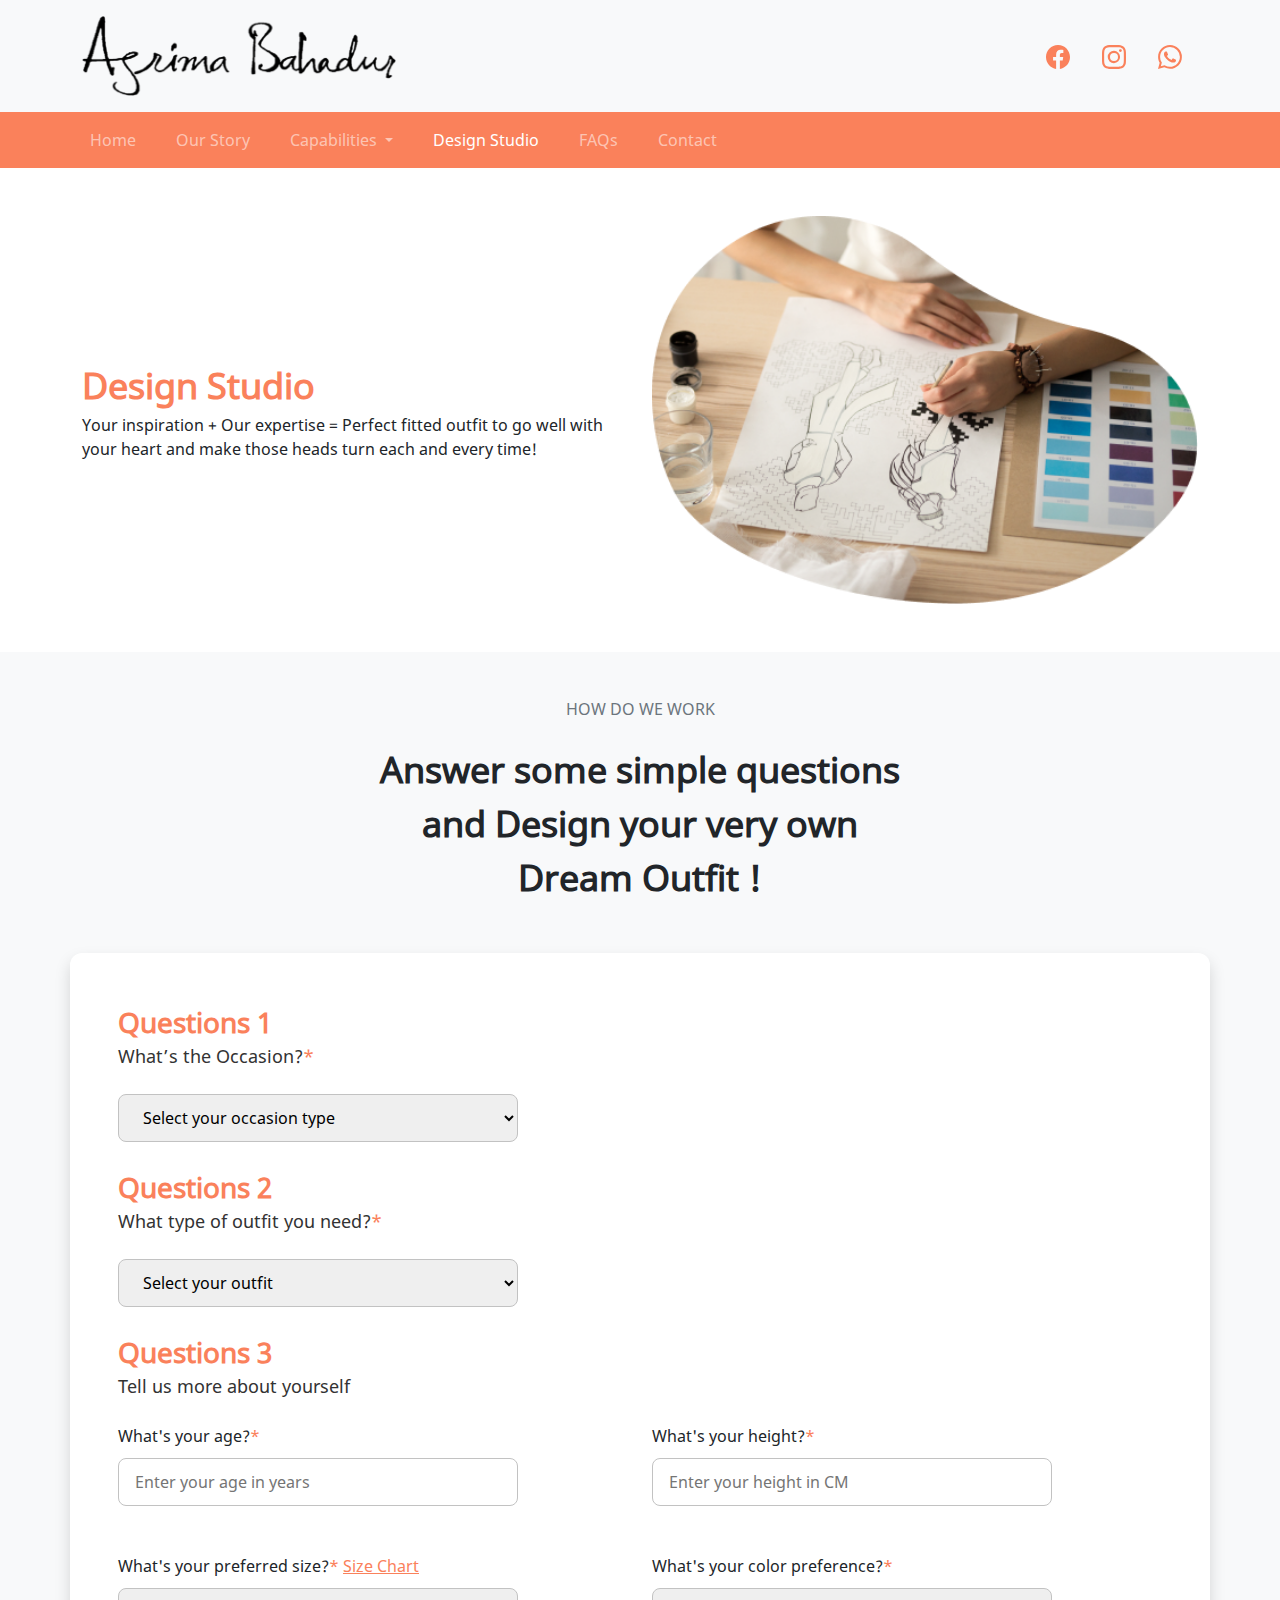
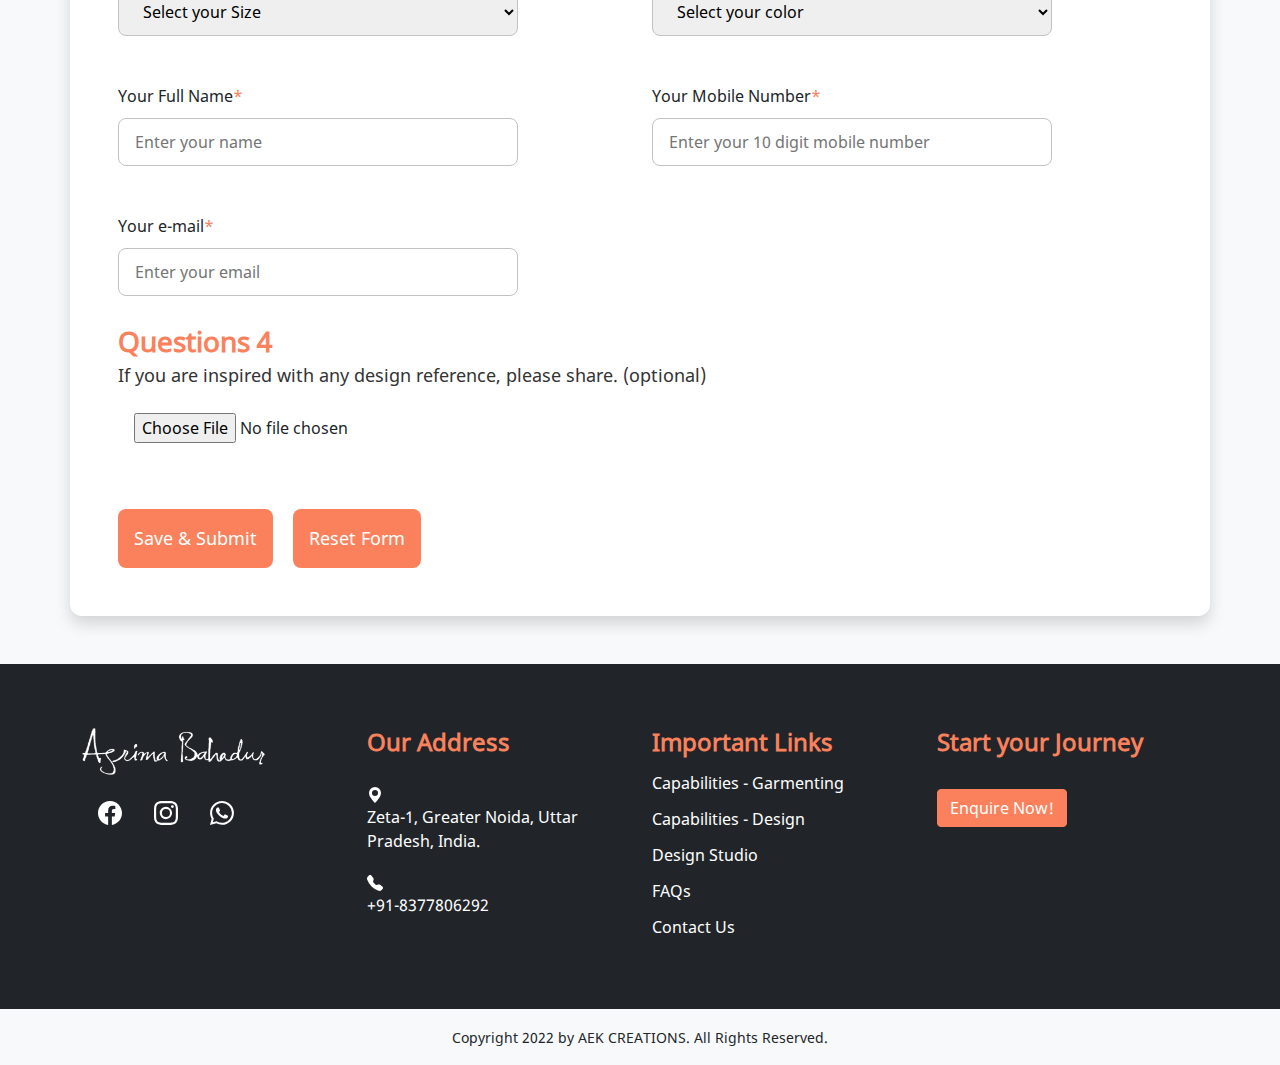
==== commit 5df48840: "css changes" ====
--- a/design-studio.html
+++ b/design-studio.html
@@ -116,7 +116,7 @@
                     <div class="form-head">
                         Questions 1
                     </div>
-                    <div class="form-content mb-4">What’s the Occasion?*</div>
+                    <div class="form-content mb-4">What’s the Occasion?<span class="astric">*</span></div>
                     <div class="form-feild">
                         <select>
                             <option>Select your occasion type</option>
@@ -131,7 +131,7 @@
                     <div class="form-head mt-4">
                         Questions 2
                     </div>
-                    <div class="form-content mb-4">What type of outfit you need?*</div>
+                    <div class="form-content mb-4">What type of outfit you need?<span class="astric">*</span></div>
                     <div class="form-feild">
                         <select>
                             <option>Select your outfit</option>
@@ -151,13 +151,13 @@
                     <div class="row">
                         <div class="col-6">
                             <div class="form-feild">
-                                <label for="age">What's your age?*</label>
+                                <label for="age">What's your age?<span class="astric">*</span></label>
                                 <input placeholder="Enter your age in years" id="age" type="text" />
                             </div>
                         </div>
                         <div class="col-6">
                             <div class="form-feild">
-                                <label for="height">What's your height?*</label>
+                                <label for="height">What's your height?<span class="astric">*</span></label>
                                 <input placeholder="Enter your height in CM" id="height" type="text" />
                             </div>
                         </div>
@@ -167,7 +167,7 @@
                     <div class="row mt-5">
                         <div class="col-6">
                             <div class="form-feild">
-                                <label for="size">What's your preferred size?* <a href="#" data-bs-toggle="modal"
+                                <label for="size">What's your preferred size?<span class="astric">*</span> <a href="#" data-bs-toggle="modal"
                                         data-bs-target="#sizeChart" class="chart">Size Chart</a></label>
                                 <!-- Modal -->
                                 <div class="modal fade" id="sizeChart" tabindex="-1"
@@ -200,7 +200,7 @@
                         </div>
                         <div class="col-6">
                             <div class="form-feild">
-                                <label for="color">What's your color preference?*</label>
+                                <label for="color">What's your color preference?<span class="astric">*</span></label>
                                 <select id="size">
                                     <option>Select your color</option>
                                     <option>White</option>
@@ -225,13 +225,13 @@
                     <div class="row mt-5">
                         <div class="col-6">
                             <div class="form-feild">
-                                <label for="name">Your Full Name*</label>
+                                <label for="name">Your Full Name<span class="astric">*</span></label>
                                 <input placeholder="Enter your name" id="name" type="text" />
                             </div>
                         </div>
                         <div class="col-6">
                             <div class="form-feild">
-                                <label for="mobile">Your Mobile Number*</label>
+                                <label for="mobile">Your Mobile Number<span class="astric">*</span></label>
                                 <input placeholder="Enter your 10 digit mobile number" id="mobile" type="text" />
                             </div>
                         </div>
@@ -241,7 +241,7 @@
                     <div class="row mt-5">
                         <div class="col-6">
                             <div class="form-feild">
-                                <label for="name">Your e-mail*</label>
+                                <label for="name">Your e-mail<span class="astric">*</span></label>
                                 <input placeholder="Enter your email" id="name" type="text" />
                             </div>
                         </div>
--- a/css/style.css
+++ b/css/style.css
@@ -15,8 +15,12 @@
   color: #FA815B;
 }
 
-.social-media-header:hover {
+.social-media-header:hover, .social-media-header:active {
   color: #333333;
+}
+
+.social-media-header:visited {
+  color: #FA815B;
 }
 
 .social-media-footer {
@@ -383,6 +387,10 @@
   color: #000000;
 }
 
+.astric {
+  color: #FA815B;
+}
+
 .mt-6 {
   margin-top: 4rem !important;
 }
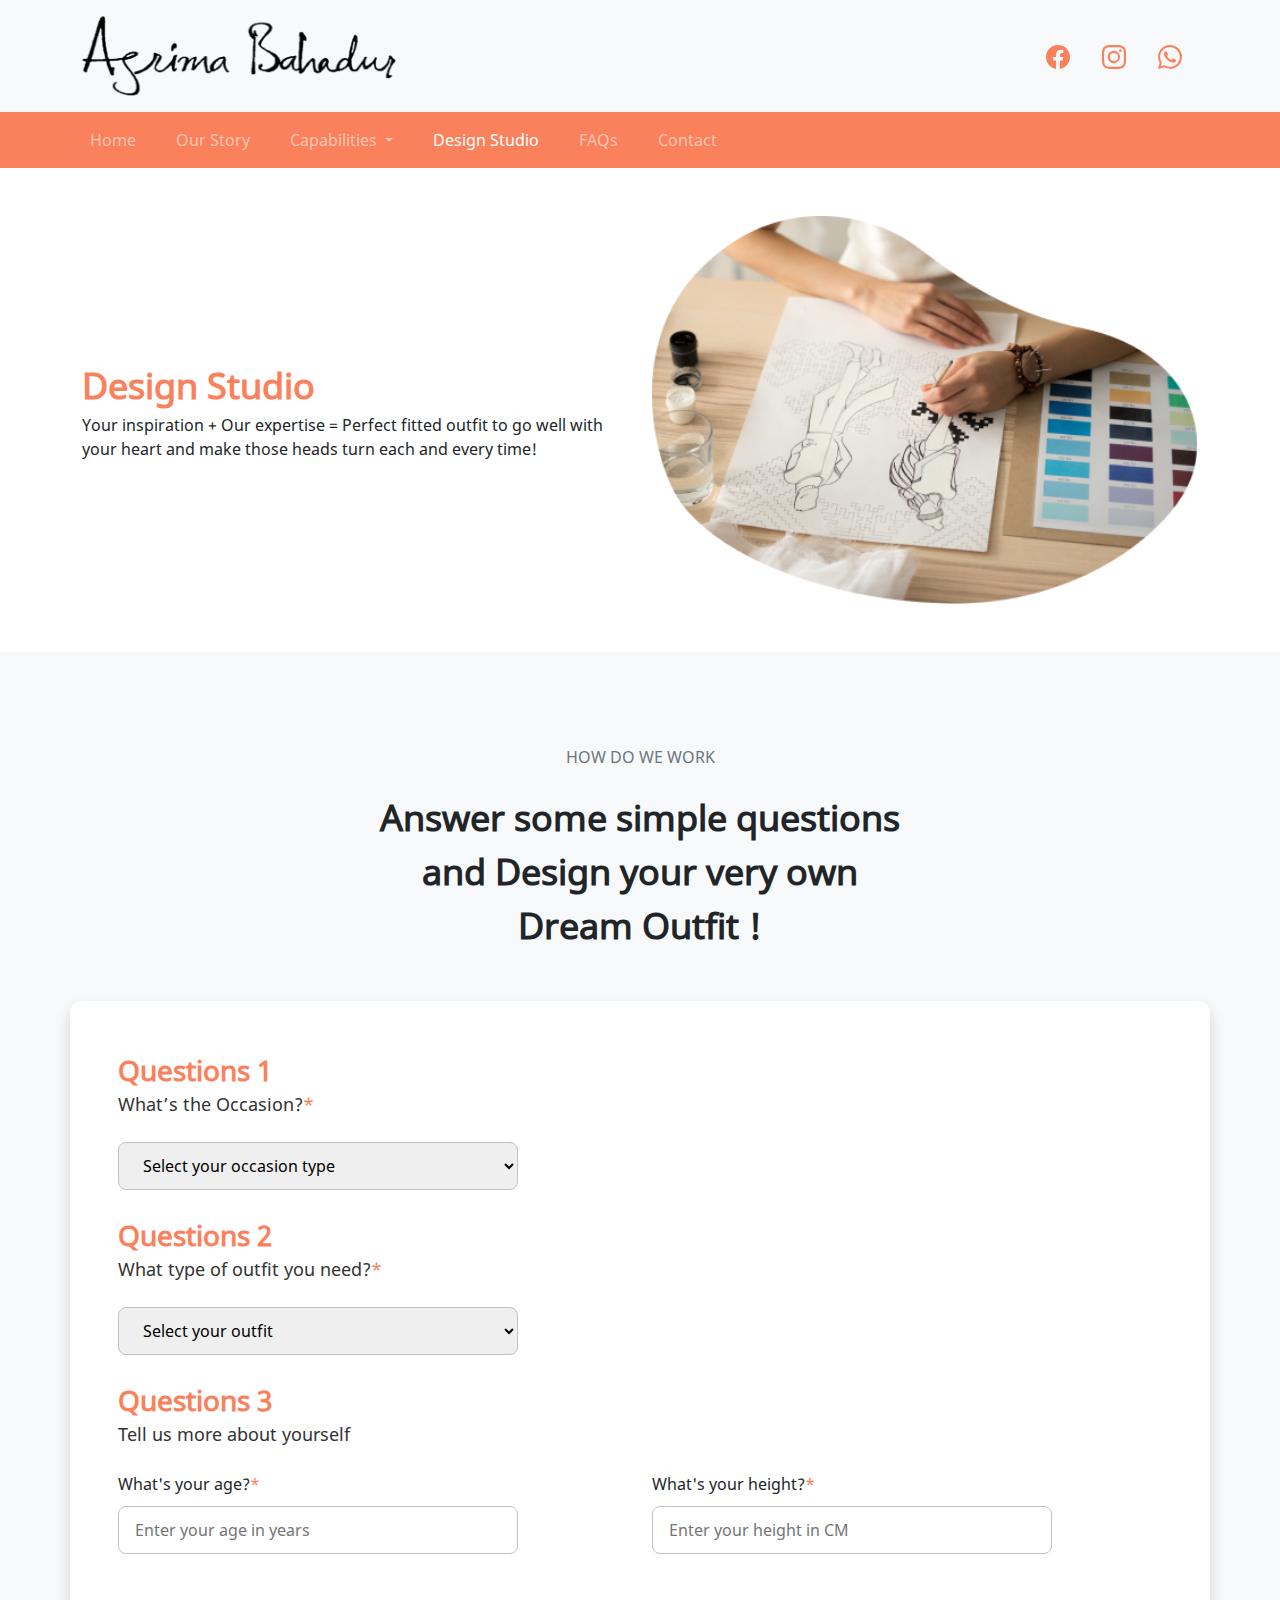
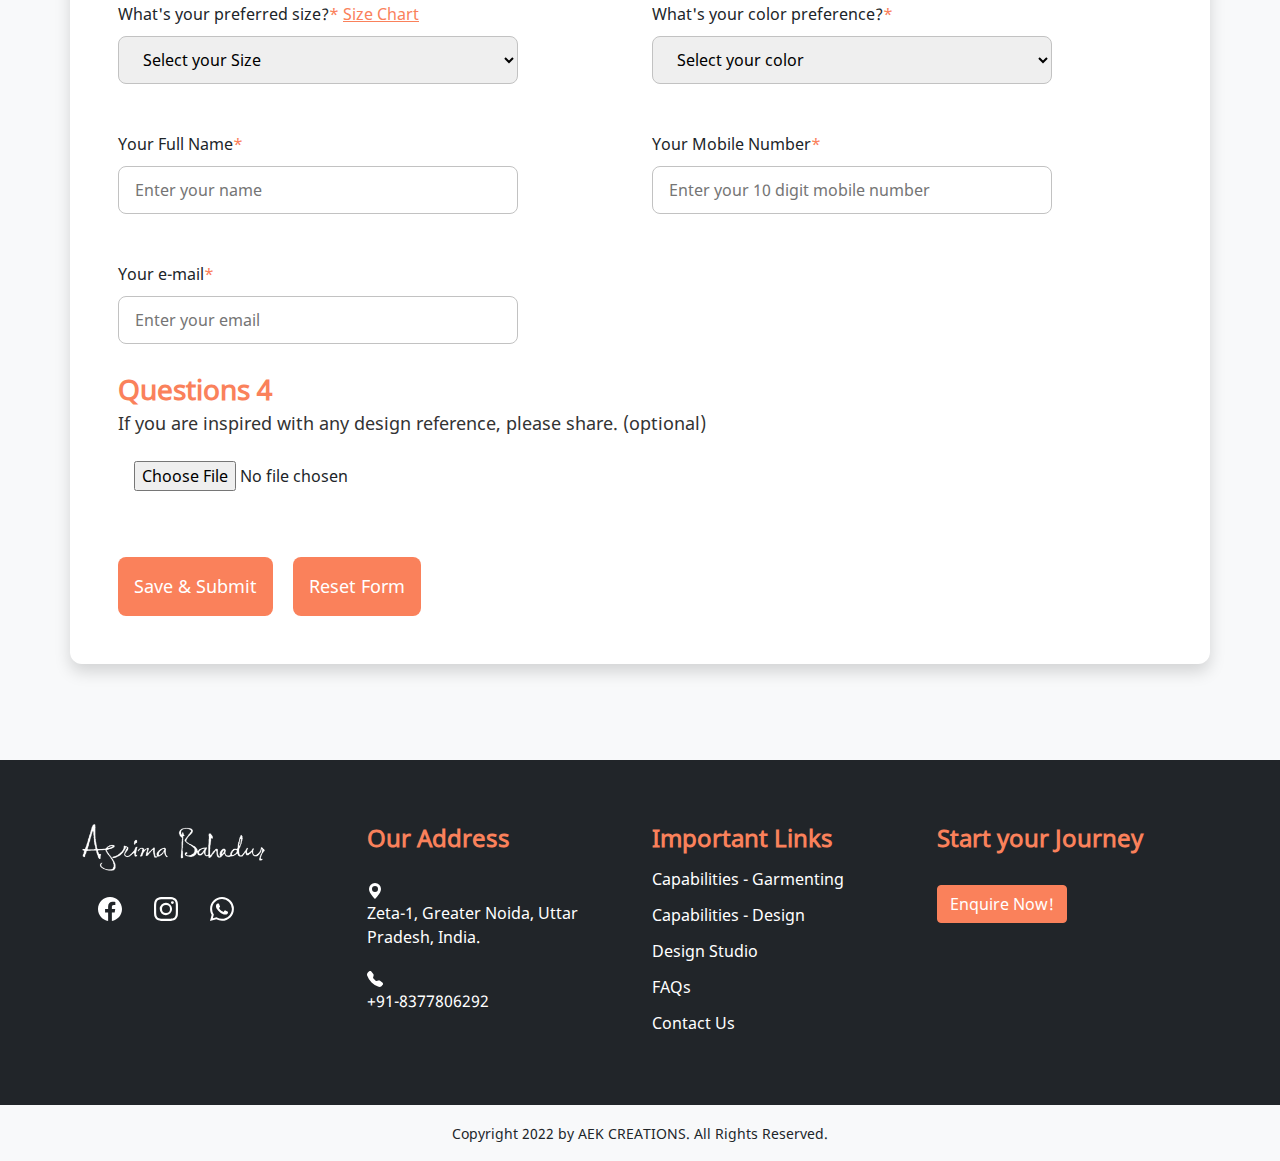
==== commit ede00756: "css changes" ====
--- a/design-studio.html
+++ b/design-studio.html
@@ -22,34 +22,34 @@
                     </a>
                     <ul class="nav col-12 col-lg-auto my-2 justify-content-center my-md-0 text-small">
                         <li>
-                            <a href="#" class="nav-link social-media-header">
-                                <svg xmlns="http://www.w3.org/2000/svg" width="24" height="24" fill="currentColor"
-                                    class="bi bi-facebook" viewBox="0 0 16 16">
-                                    <path
-                                        d="M16 8.049c0-4.446-3.582-8.05-8-8.05C3.58 0-.002 3.603-.002 8.05c0 4.017 2.926 7.347 6.75 7.951v-5.625h-2.03V8.05H6.75V6.275c0-2.017 1.195-3.131 3.022-3.131.876 0 1.791.157 1.791.157v1.98h-1.009c-.993 0-1.303.621-1.303 1.258v1.51h2.218l-.354 2.326H9.25V16c3.824-.604 6.75-3.934 6.75-7.951z" />
-                                </svg>
-                            </a>
+                         <a href="https://www.facebook.com/AEKexports" target="_blank" class="nav-link social-media-header">
+                <svg xmlns="http://www.w3.org/2000/svg" width="24" height="24" fill="currentColor"
+                  class="bi bi-facebook" viewBox="0 0 16 16">
+                  <path
+                    d="M16 8.049c0-4.446-3.582-8.05-8-8.05C3.58 0-.002 3.603-.002 8.05c0 4.017 2.926 7.347 6.75 7.951v-5.625h-2.03V8.05H6.75V6.275c0-2.017 1.195-3.131 3.022-3.131.876 0 1.791.157 1.791.157v1.98h-1.009c-.993 0-1.303.621-1.303 1.258v1.51h2.218l-.354 2.326H9.25V16c3.824-.604 6.75-3.934 6.75-7.951z" />
+                </svg>
+              </a>
                         </li>
                         <li>
-                            <a href="#" class="nav-link social-media-header">
-                                <svg xmlns="http://www.w3.org/2000/svg" width="24" height="24" fill="currentColor"
-                                    class="bi bi-instagram" viewBox="0 0 16 16">
-                                    <path
-                                        d="M8 0C5.829 0 5.556.01 4.703.048 3.85.088 3.269.222 2.76.42a3.917 3.917 0 0 0-1.417.923A3.927 3.927 0 0 0 .42 2.76C.222 3.268.087 3.85.048 4.7.01 5.555 0 5.827 0 8.001c0 2.172.01 2.444.048 3.297.04.852.174 1.433.372 1.942.205.526.478.972.923 1.417.444.445.89.719 1.416.923.51.198 1.09.333 1.942.372C5.555 15.99 5.827 16 8 16s2.444-.01 3.298-.048c.851-.04 1.434-.174 1.943-.372a3.916 3.916 0 0 0 1.416-.923c.445-.445.718-.891.923-1.417.197-.509.332-1.09.372-1.942C15.99 10.445 16 10.173 16 8s-.01-2.445-.048-3.299c-.04-.851-.175-1.433-.372-1.941a3.926 3.926 0 0 0-.923-1.417A3.911 3.911 0 0 0 13.24.42c-.51-.198-1.092-.333-1.943-.372C10.443.01 10.172 0 7.998 0h.003zm-.717 1.442h.718c2.136 0 2.389.007 3.232.046.78.035 1.204.166 1.486.275.373.145.64.319.92.599.28.28.453.546.598.92.11.281.24.705.275 1.485.039.843.047 1.096.047 3.231s-.008 2.389-.047 3.232c-.035.78-.166 1.203-.275 1.485a2.47 2.47 0 0 1-.599.919c-.28.28-.546.453-.92.598-.28.11-.704.24-1.485.276-.843.038-1.096.047-3.232.047s-2.39-.009-3.233-.047c-.78-.036-1.203-.166-1.485-.276a2.478 2.478 0 0 1-.92-.598 2.48 2.48 0 0 1-.6-.92c-.109-.281-.24-.705-.275-1.485-.038-.843-.046-1.096-.046-3.233 0-2.136.008-2.388.046-3.231.036-.78.166-1.204.276-1.486.145-.373.319-.64.599-.92.28-.28.546-.453.92-.598.282-.11.705-.24 1.485-.276.738-.034 1.024-.044 2.515-.045v.002zm4.988 1.328a.96.96 0 1 0 0 1.92.96.96 0 0 0 0-1.92zm-4.27 1.122a4.109 4.109 0 1 0 0 8.217 4.109 4.109 0 0 0 0-8.217zm0 1.441a2.667 2.667 0 1 1 0 5.334 2.667 2.667 0 0 1 0-5.334z" />
-                                </svg>
-                            </a>
+                          <a href="https://www.instagram.com/agrimabahadur/?utm_medium=copy_link" target="_blank" class="nav-link social-media-header">
+                            <svg xmlns="http://www.w3.org/2000/svg" width="24" height="24" fill="currentColor"
+                              class="bi bi-instagram" viewBox="0 0 16 16">
+                              <path
+                                d="M8 0C5.829 0 5.556.01 4.703.048 3.85.088 3.269.222 2.76.42a3.917 3.917 0 0 0-1.417.923A3.927 3.927 0 0 0 .42 2.76C.222 3.268.087 3.85.048 4.7.01 5.555 0 5.827 0 8.001c0 2.172.01 2.444.048 3.297.04.852.174 1.433.372 1.942.205.526.478.972.923 1.417.444.445.89.719 1.416.923.51.198 1.09.333 1.942.372C5.555 15.99 5.827 16 8 16s2.444-.01 3.298-.048c.851-.04 1.434-.174 1.943-.372a3.916 3.916 0 0 0 1.416-.923c.445-.445.718-.891.923-1.417.197-.509.332-1.09.372-1.942C15.99 10.445 16 10.173 16 8s-.01-2.445-.048-3.299c-.04-.851-.175-1.433-.372-1.941a3.926 3.926 0 0 0-.923-1.417A3.911 3.911 0 0 0 13.24.42c-.51-.198-1.092-.333-1.943-.372C10.443.01 10.172 0 7.998 0h.003zm-.717 1.442h.718c2.136 0 2.389.007 3.232.046.78.035 1.204.166 1.486.275.373.145.64.319.92.599.28.28.453.546.598.92.11.281.24.705.275 1.485.039.843.047 1.096.047 3.231s-.008 2.389-.047 3.232c-.035.78-.166 1.203-.275 1.485a2.47 2.47 0 0 1-.599.919c-.28.28-.546.453-.92.598-.28.11-.704.24-1.485.276-.843.038-1.096.047-3.232.047s-2.39-.009-3.233-.047c-.78-.036-1.203-.166-1.485-.276a2.478 2.478 0 0 1-.92-.598 2.48 2.48 0 0 1-.6-.92c-.109-.281-.24-.705-.275-1.485-.038-.843-.046-1.096-.046-3.233 0-2.136.008-2.388.046-3.231.036-.78.166-1.204.276-1.486.145-.373.319-.64.599-.92.28-.28.546-.453.92-.598.282-.11.705-.24 1.485-.276.738-.034 1.024-.044 2.515-.045v.002zm4.988 1.328a.96.96 0 1 0 0 1.92.96.96 0 0 0 0-1.92zm-4.27 1.122a4.109 4.109 0 1 0 0 8.217 4.109 4.109 0 0 0 0-8.217zm0 1.441a2.667 2.667 0 1 1 0 5.334 2.667 2.667 0 0 1 0-5.334z" />
+                            </svg>
+                          </a>
                         </li>
                         <li>
-                            <a href="#" class="nav-link social-media-header">
-                                <svg xmlns="http://www.w3.org/2000/svg" width="24" height="24" fill="currentColor"
-                                    class="bi bi-whatsapp" viewBox="0 0 16 16">
-                                    <path
-                                        d="M13.601 2.326A7.854 7.854 0 0 0 7.994 0C3.627 0 .068 3.558.064 7.926c0 1.399.366 2.76 1.057 3.965L0 16l4.204-1.102a7.933 7.933 0 0 0 3.79.965h.004c4.368 0 7.926-3.558 7.93-7.93A7.898 7.898 0 0 0 13.6 2.326zM7.994 14.521a6.573 6.573 0 0 1-3.356-.92l-.24-.144-2.494.654.666-2.433-.156-.251a6.56 6.56 0 0 1-1.007-3.505c0-3.626 2.957-6.584 6.591-6.584a6.56 6.56 0 0 1 4.66 1.931 6.557 6.557 0 0 1 1.928 4.66c-.004 3.639-2.961 6.592-6.592 6.592zm3.615-4.934c-.197-.099-1.17-.578-1.353-.646-.182-.065-.315-.099-.445.099-.133.197-.513.646-.627.775-.114.133-.232.148-.43.05-.197-.1-.836-.308-1.592-.985-.59-.525-.985-1.175-1.103-1.372-.114-.198-.011-.304.088-.403.087-.088.197-.232.296-.346.1-.114.133-.198.198-.33.065-.134.034-.248-.015-.347-.05-.099-.445-1.076-.612-1.47-.16-.389-.323-.335-.445-.34-.114-.007-.247-.007-.38-.007a.729.729 0 0 0-.529.247c-.182.198-.691.677-.691 1.654 0 .977.71 1.916.81 2.049.098.133 1.394 2.132 3.383 2.992.47.205.84.326 1.129.418.475.152.904.129 1.246.08.38-.058 1.171-.48 1.338-.943.164-.464.164-.86.114-.943-.049-.084-.182-.133-.38-.232z" />
-                                </svg>
-                            </a>
+                          <a href="https://wa.me/918377806292" target="_blank" class="nav-link social-media-header">
+                            <svg xmlns="http://www.w3.org/2000/svg" width="24" height="24" fill="currentColor"
+                              class="bi bi-whatsapp" viewBox="0 0 16 16">
+                              <path
+                                d="M13.601 2.326A7.854 7.854 0 0 0 7.994 0C3.627 0 .068 3.558.064 7.926c0 1.399.366 2.76 1.057 3.965L0 16l4.204-1.102a7.933 7.933 0 0 0 3.79.965h.004c4.368 0 7.926-3.558 7.93-7.93A7.898 7.898 0 0 0 13.6 2.326zM7.994 14.521a6.573 6.573 0 0 1-3.356-.92l-.24-.144-2.494.654.666-2.433-.156-.251a6.56 6.56 0 0 1-1.007-3.505c0-3.626 2.957-6.584 6.591-6.584a6.56 6.56 0 0 1 4.66 1.931 6.557 6.557 0 0 1 1.928 4.66c-.004 3.639-2.961 6.592-6.592 6.592zm3.615-4.934c-.197-.099-1.17-.578-1.353-.646-.182-.065-.315-.099-.445.099-.133.197-.513.646-.627.775-.114.133-.232.148-.43.05-.197-.1-.836-.308-1.592-.985-.59-.525-.985-1.175-1.103-1.372-.114-.198-.011-.304.088-.403.087-.088.197-.232.296-.346.1-.114.133-.198.198-.33.065-.134.034-.248-.015-.347-.05-.099-.445-1.076-.612-1.47-.16-.389-.323-.335-.445-.34-.114-.007-.247-.007-.38-.007a.729.729 0 0 0-.529.247c-.182.198-.691.677-.691 1.654 0 .977.71 1.916.81 2.049.098.133 1.394 2.132 3.383 2.992.47.205.84.326 1.129.418.475.152.904.129 1.246.08.38-.058 1.171-.48 1.338-.943.164-.464.164-.86.114-.943-.049-.084-.182-.133-.38-.232z" />
+                            </svg>
+                          </a>
                         </li>
-
-                    </ul>
+            
+                      </ul>
                 </div>
             </header>
         </div>
@@ -105,7 +105,7 @@
 
     </div>
 
-    <div class="container-fluid pt-5 pb-5 bg-light">
+    <div class="container-fluid pt-8 pb-8 bg-light">
         <div class="container-md text-center">
 
             <h6 class="text-uppercase text-muted">How do we work</h6>
@@ -281,33 +281,33 @@
                     <div class="socialMedia mt-3">
                         <ul class="nav col-12 col-lg-auto my-2 my-md-0 text-small">
                             <li>
-                                <a href="#" class="nav-link social-media-footer">
-                                    <svg xmlns="http://www.w3.org/2000/svg" width="24" height="24" fill="currentColor"
-                                        class="bi bi-facebook" viewBox="0 0 16 16">
-                                        <path
-                                            d="M16 8.049c0-4.446-3.582-8.05-8-8.05C3.58 0-.002 3.603-.002 8.05c0 4.017 2.926 7.347 6.75 7.951v-5.625h-2.03V8.05H6.75V6.275c0-2.017 1.195-3.131 3.022-3.131.876 0 1.791.157 1.791.157v1.98h-1.009c-.993 0-1.303.621-1.303 1.258v1.51h2.218l-.354 2.326H9.25V16c3.824-.604 6.75-3.934 6.75-7.951z" />
-                                    </svg>
-                                </a>
+                              <a href="https://www.facebook.com/AEKexports" target="_blank" class="nav-link social-media-footer">
+                  <svg xmlns="http://www.w3.org/2000/svg" width="24" height="24" fill="currentColor"
+                    class="bi bi-facebook" viewBox="0 0 16 16">
+                    <path
+                      d="M16 8.049c0-4.446-3.582-8.05-8-8.05C3.58 0-.002 3.603-.002 8.05c0 4.017 2.926 7.347 6.75 7.951v-5.625h-2.03V8.05H6.75V6.275c0-2.017 1.195-3.131 3.022-3.131.876 0 1.791.157 1.791.157v1.98h-1.009c-.993 0-1.303.621-1.303 1.258v1.51h2.218l-.354 2.326H9.25V16c3.824-.604 6.75-3.934 6.75-7.951z" />
+                  </svg>
+                </a>
                             </li>
                             <li>
-                                <a href="#" class="nav-link social-media-footer">
-                                    <svg xmlns="http://www.w3.org/2000/svg" width="24" height="24" fill="currentColor"
-                                        class="bi bi-instagram" viewBox="0 0 16 16">
-                                        <path
-                                            d="M8 0C5.829 0 5.556.01 4.703.048 3.85.088 3.269.222 2.76.42a3.917 3.917 0 0 0-1.417.923A3.927 3.927 0 0 0 .42 2.76C.222 3.268.087 3.85.048 4.7.01 5.555 0 5.827 0 8.001c0 2.172.01 2.444.048 3.297.04.852.174 1.433.372 1.942.205.526.478.972.923 1.417.444.445.89.719 1.416.923.51.198 1.09.333 1.942.372C5.555 15.99 5.827 16 8 16s2.444-.01 3.298-.048c.851-.04 1.434-.174 1.943-.372a3.916 3.916 0 0 0 1.416-.923c.445-.445.718-.891.923-1.417.197-.509.332-1.09.372-1.942C15.99 10.445 16 10.173 16 8s-.01-2.445-.048-3.299c-.04-.851-.175-1.433-.372-1.941a3.926 3.926 0 0 0-.923-1.417A3.911 3.911 0 0 0 13.24.42c-.51-.198-1.092-.333-1.943-.372C10.443.01 10.172 0 7.998 0h.003zm-.717 1.442h.718c2.136 0 2.389.007 3.232.046.78.035 1.204.166 1.486.275.373.145.64.319.92.599.28.28.453.546.598.92.11.281.24.705.275 1.485.039.843.047 1.096.047 3.231s-.008 2.389-.047 3.232c-.035.78-.166 1.203-.275 1.485a2.47 2.47 0 0 1-.599.919c-.28.28-.546.453-.92.598-.28.11-.704.24-1.485.276-.843.038-1.096.047-3.232.047s-2.39-.009-3.233-.047c-.78-.036-1.203-.166-1.485-.276a2.478 2.478 0 0 1-.92-.598 2.48 2.48 0 0 1-.6-.92c-.109-.281-.24-.705-.275-1.485-.038-.843-.046-1.096-.046-3.233 0-2.136.008-2.388.046-3.231.036-.78.166-1.204.276-1.486.145-.373.319-.64.599-.92.28-.28.546-.453.92-.598.282-.11.705-.24 1.485-.276.738-.034 1.024-.044 2.515-.045v.002zm4.988 1.328a.96.96 0 1 0 0 1.92.96.96 0 0 0 0-1.92zm-4.27 1.122a4.109 4.109 0 1 0 0 8.217 4.109 4.109 0 0 0 0-8.217zm0 1.441a2.667 2.667 0 1 1 0 5.334 2.667 2.667 0 0 1 0-5.334z" />
-                                    </svg>
-                                </a>
+                              <a href="https://www.instagram.com/agrimabahadur/?utm_medium=copy_link" target="_blank" class="nav-link social-media-footer">
+                                <svg xmlns="http://www.w3.org/2000/svg" width="24" height="24" fill="currentColor"
+                                  class="bi bi-instagram" viewBox="0 0 16 16">
+                                  <path
+                                    d="M8 0C5.829 0 5.556.01 4.703.048 3.85.088 3.269.222 2.76.42a3.917 3.917 0 0 0-1.417.923A3.927 3.927 0 0 0 .42 2.76C.222 3.268.087 3.85.048 4.7.01 5.555 0 5.827 0 8.001c0 2.172.01 2.444.048 3.297.04.852.174 1.433.372 1.942.205.526.478.972.923 1.417.444.445.89.719 1.416.923.51.198 1.09.333 1.942.372C5.555 15.99 5.827 16 8 16s2.444-.01 3.298-.048c.851-.04 1.434-.174 1.943-.372a3.916 3.916 0 0 0 1.416-.923c.445-.445.718-.891.923-1.417.197-.509.332-1.09.372-1.942C15.99 10.445 16 10.173 16 8s-.01-2.445-.048-3.299c-.04-.851-.175-1.433-.372-1.941a3.926 3.926 0 0 0-.923-1.417A3.911 3.911 0 0 0 13.24.42c-.51-.198-1.092-.333-1.943-.372C10.443.01 10.172 0 7.998 0h.003zm-.717 1.442h.718c2.136 0 2.389.007 3.232.046.78.035 1.204.166 1.486.275.373.145.64.319.92.599.28.28.453.546.598.92.11.281.24.705.275 1.485.039.843.047 1.096.047 3.231s-.008 2.389-.047 3.232c-.035.78-.166 1.203-.275 1.485a2.47 2.47 0 0 1-.599.919c-.28.28-.546.453-.92.598-.28.11-.704.24-1.485.276-.843.038-1.096.047-3.232.047s-2.39-.009-3.233-.047c-.78-.036-1.203-.166-1.485-.276a2.478 2.478 0 0 1-.92-.598 2.48 2.48 0 0 1-.6-.92c-.109-.281-.24-.705-.275-1.485-.038-.843-.046-1.096-.046-3.233 0-2.136.008-2.388.046-3.231.036-.78.166-1.204.276-1.486.145-.373.319-.64.599-.92.28-.28.546-.453.92-.598.282-.11.705-.24 1.485-.276.738-.034 1.024-.044 2.515-.045v.002zm4.988 1.328a.96.96 0 1 0 0 1.92.96.96 0 0 0 0-1.92zm-4.27 1.122a4.109 4.109 0 1 0 0 8.217 4.109 4.109 0 0 0 0-8.217zm0 1.441a2.667 2.667 0 1 1 0 5.334 2.667 2.667 0 0 1 0-5.334z" />
+                                </svg>
+                              </a>
                             </li>
                             <li>
-                                <a href="#" class="nav-link social-media-footer">
-                                    <svg xmlns="http://www.w3.org/2000/svg" width="24" height="24" fill="currentColor"
-                                        class="bi bi-whatsapp" viewBox="0 0 16 16">
-                                        <path
-                                            d="M13.601 2.326A7.854 7.854 0 0 0 7.994 0C3.627 0 .068 3.558.064 7.926c0 1.399.366 2.76 1.057 3.965L0 16l4.204-1.102a7.933 7.933 0 0 0 3.79.965h.004c4.368 0 7.926-3.558 7.93-7.93A7.898 7.898 0 0 0 13.6 2.326zM7.994 14.521a6.573 6.573 0 0 1-3.356-.92l-.24-.144-2.494.654.666-2.433-.156-.251a6.56 6.56 0 0 1-1.007-3.505c0-3.626 2.957-6.584 6.591-6.584a6.56 6.56 0 0 1 4.66 1.931 6.557 6.557 0 0 1 1.928 4.66c-.004 3.639-2.961 6.592-6.592 6.592zm3.615-4.934c-.197-.099-1.17-.578-1.353-.646-.182-.065-.315-.099-.445.099-.133.197-.513.646-.627.775-.114.133-.232.148-.43.05-.197-.1-.836-.308-1.592-.985-.59-.525-.985-1.175-1.103-1.372-.114-.198-.011-.304.088-.403.087-.088.197-.232.296-.346.1-.114.133-.198.198-.33.065-.134.034-.248-.015-.347-.05-.099-.445-1.076-.612-1.47-.16-.389-.323-.335-.445-.34-.114-.007-.247-.007-.38-.007a.729.729 0 0 0-.529.247c-.182.198-.691.677-.691 1.654 0 .977.71 1.916.81 2.049.098.133 1.394 2.132 3.383 2.992.47.205.84.326 1.129.418.475.152.904.129 1.246.08.38-.058 1.171-.48 1.338-.943.164-.464.164-.86.114-.943-.049-.084-.182-.133-.38-.232z" />
-                                    </svg>
-                                </a>
+                              <a href="https://wa.me/918377806292" target="_blank" class="nav-link social-media-footer">
+                                <svg xmlns="http://www.w3.org/2000/svg" width="24" height="24" fill="currentColor"
+                                  class="bi bi-whatsapp" viewBox="0 0 16 16">
+                                  <path
+                                    d="M13.601 2.326A7.854 7.854 0 0 0 7.994 0C3.627 0 .068 3.558.064 7.926c0 1.399.366 2.76 1.057 3.965L0 16l4.204-1.102a7.933 7.933 0 0 0 3.79.965h.004c4.368 0 7.926-3.558 7.93-7.93A7.898 7.898 0 0 0 13.6 2.326zM7.994 14.521a6.573 6.573 0 0 1-3.356-.92l-.24-.144-2.494.654.666-2.433-.156-.251a6.56 6.56 0 0 1-1.007-3.505c0-3.626 2.957-6.584 6.591-6.584a6.56 6.56 0 0 1 4.66 1.931 6.557 6.557 0 0 1 1.928 4.66c-.004 3.639-2.961 6.592-6.592 6.592zm3.615-4.934c-.197-.099-1.17-.578-1.353-.646-.182-.065-.315-.099-.445.099-.133.197-.513.646-.627.775-.114.133-.232.148-.43.05-.197-.1-.836-.308-1.592-.985-.59-.525-.985-1.175-1.103-1.372-.114-.198-.011-.304.088-.403.087-.088.197-.232.296-.346.1-.114.133-.198.198-.33.065-.134.034-.248-.015-.347-.05-.099-.445-1.076-.612-1.47-.16-.389-.323-.335-.445-.34-.114-.007-.247-.007-.38-.007a.729.729 0 0 0-.529.247c-.182.198-.691.677-.691 1.654 0 .977.71 1.916.81 2.049.098.133 1.394 2.132 3.383 2.992.47.205.84.326 1.129.418.475.152.904.129 1.246.08.38-.058 1.171-.48 1.338-.943.164-.464.164-.86.114-.943-.049-.084-.182-.133-.38-.232z" />
+                                </svg>
+                              </a>
                             </li>
-                        </ul>
+                          </ul>
                     </div>
                 </div>
                 <div class="col-lg-3 col-sm-12 address">
--- a/css/style.css
+++ b/css/style.css
@@ -27,8 +27,12 @@
   color: #FFFFFF;
 }
 
-.social-media-footer:hover {
-  color: #FA815B;
+.social-media-footer:hover, .social-media-footer:active {
+  color: #FA815B;
+}
+
+.social-media-footer:visited {
+  color: #FFFFFF;
 }
 
 .section-head {
@@ -191,6 +195,27 @@
 .journey .btn-danger:hover {
   background-color: #cf4a22;
   border-color: #cf4a22;
+}
+
+.contactBtn .btn-danger {
+  color: #FFFFFF;
+  background-color: #FA815B;
+  border-color: #FA815B;
+}
+
+.contactBtn .btn-danger:hover {
+  background-color: #cf4a22;
+  border-color: #cf4a22;
+}
+
+.questionDiv {
+  background-color: #ffd5ad;
+  border-bottom: 1px solid #FFFFFF;
+  cursor: pointer;
+}
+
+.answerDiv {
+  background-color: #ffe7d0;
 }
 
 .banner-heading {
